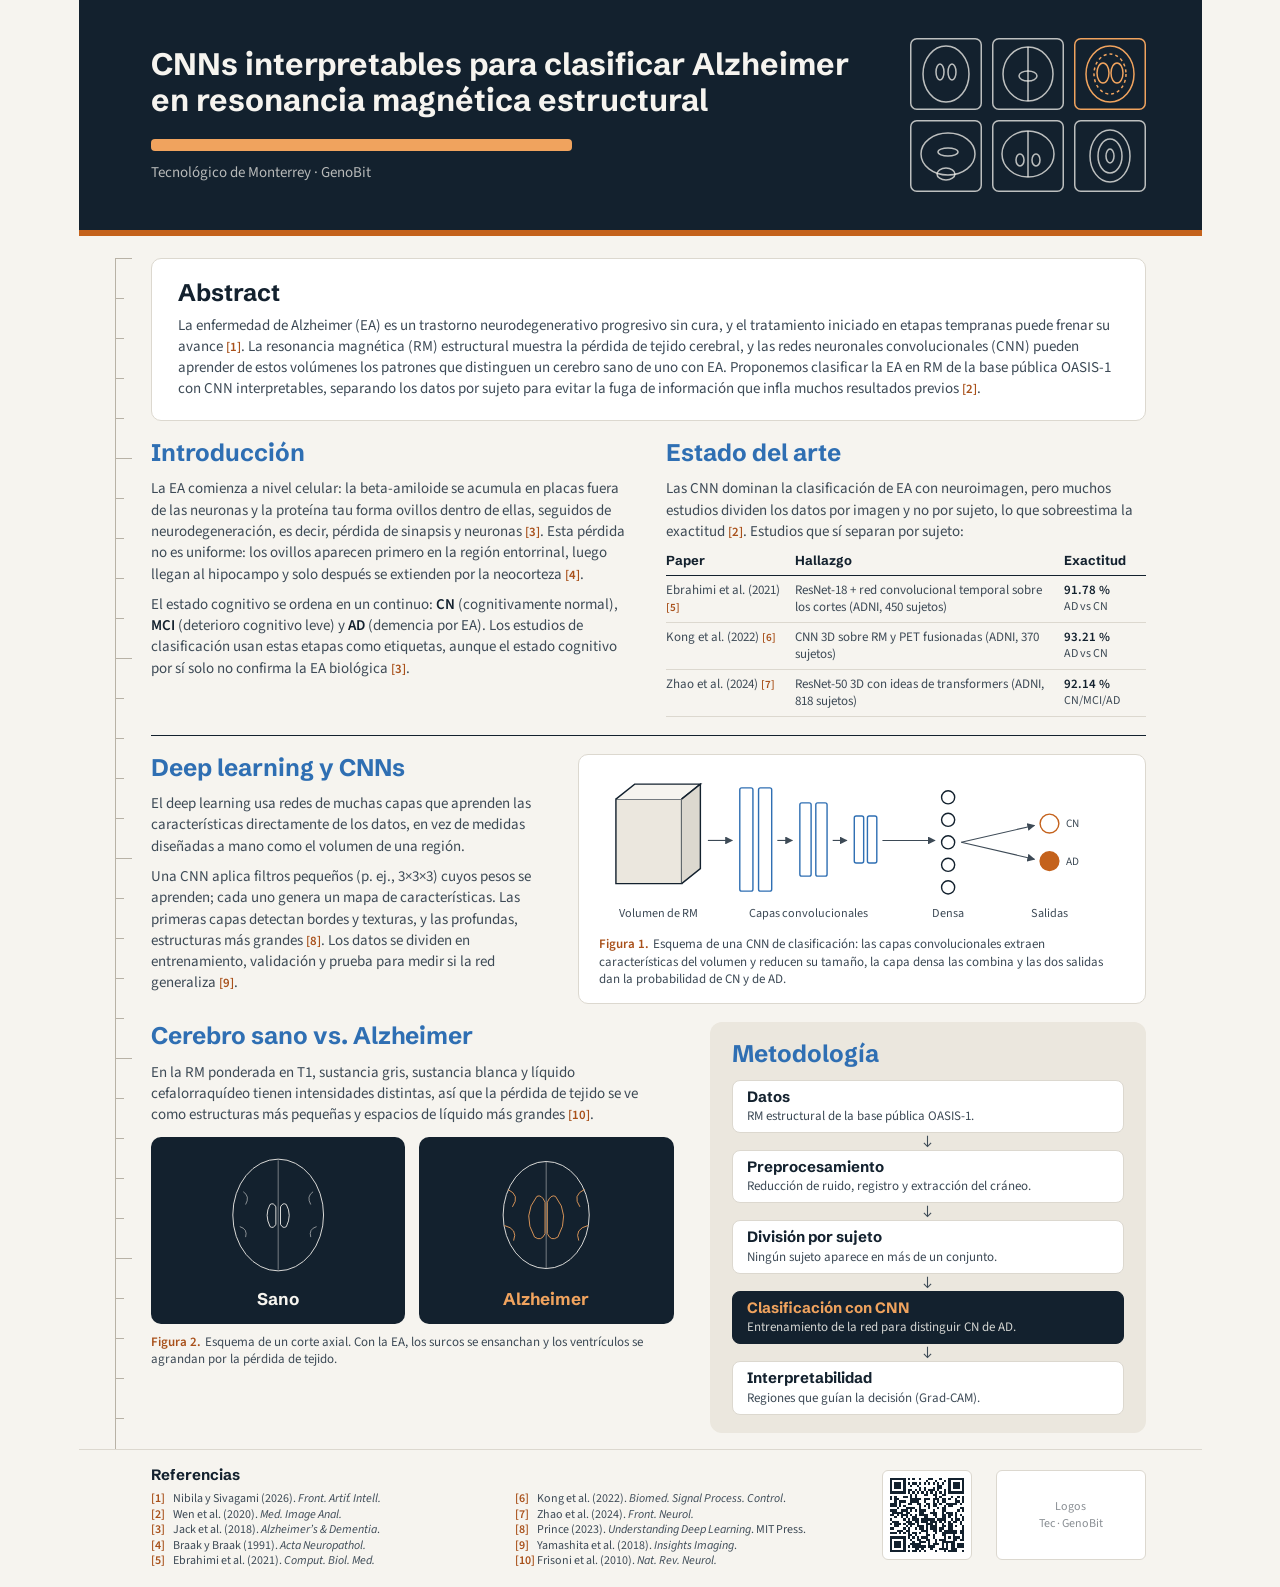
==== docs/poster/poster.html @ a2f95040 "Rename poster (1).html to poster.html" ====
<!DOCTYPE html>
<html lang="es">
<head>
<meta charset="utf-8">
<meta name="viewport" content="width=1123">
<title>Póster de investigación — CNNs interpretables para Alzheimer</title>
<link rel="preconnect" href="https://fonts.googleapis.com">
<link rel="preconnect" href="https://fonts.gstatic.com" crossorigin>
<link href="https://fonts.googleapis.com/css2?family=Schibsted+Grotesk:wght@500;700&family=Source+Sans+3:wght@400;600&display=swap" rel="stylesheet">
<style>
  /* ------------------------------------------------------------------
     Póster A3 vertical: 1123 × 1587 px (proporción A, escala a A0).
     Contenido tomado de docs/manuscript/v1 (rama manuscript).
     Las barras grises (.ph) marcan lo que aún falta (autores).
     ------------------------------------------------------------------ */
  :root {
    --navy: #13212E;
    --paper: #F6F4EF;
    --sand: #EBE7DE;
    --white: #FFFFFF;
    --blue: #2F6FB3;
    --orange: #C4621C;
    --orange-text: #A8501A;
    --peach: #F0A35E;
    --text: #3D4A56;
    --line: #DCD8CF;
    --ph: #CFCAC0;
    --ruler: #B8B2A6;

    --page-w: 1123px;
    --page-h: 1587px;
    --pad-l: 72px;   /* margen izquierdo (regla de coordenadas) */
    --pad-r: 56px;
    --header-h: 236px;
    --footer-h: 138px;
    --gap: 18px;
  }

  @page { size: A3 portrait; margin: 0; }

  * { box-sizing: border-box; margin: 0; padding: 0; }

  html, body {
    background: var(--paper);
    -webkit-print-color-adjust: exact;
    print-color-adjust: exact;
  }

  body {
    font-family: "Source Sans 3", system-ui, sans-serif;
    font-size: 15px;
    line-height: 1.42;
    color: var(--text);
  }

  .page {
    position: relative;
    width: var(--page-w);
    height: var(--page-h);
    overflow: hidden;
    background: var(--paper);
    margin: 0 auto;
    display: flex;
    flex-direction: column;
  }

  h1, h2, h3 { font-family: "Schibsted Grotesk", system-ui, sans-serif; }

  h2 {
    font-size: 24px;
    font-weight: 700;
    line-height: 1.15;
    color: var(--blue);
    margin-bottom: 12px;
  }

  p + p { margin-top: 9px; }
  strong { font-weight: 600; color: var(--navy); }
  .ref { color: var(--orange-text); font-weight: 600; font-size: 0.86em; }

  /* ---------- Placeholders (lo que falta) ---------- */
  .ph {
    display: block;
    height: 9px;
    border-radius: 3px;
    background: var(--ph);
  }

  /* ---------- Encabezado ---------- */
  .header {
    flex: 0 0 var(--header-h);
    background: var(--navy);
    padding: 34px var(--pad-r) 34px var(--pad-l);
    display: flex;
    align-items: center;
    justify-content: space-between;
    gap: 32px;
    border-bottom: 6px solid var(--orange);
    max-height: var(--header-h);
  }
  .header .titles { flex: 1; }
  .header h1 {
    font-size: 31px;
    font-weight: 700;
    line-height: 1.16;
    white-space: nowrap;
    color: var(--paper);
    margin-bottom: 20px;
  }
  .ph-authors {
    display: block; height: 12px; width: 58%;
    border-radius: 4px; background: var(--peach);
    margin-bottom: 11px;
  }
  .affil {
    font-size: 15px;
    color: rgba(246, 244, 239, 0.72);
  }
  .slices {
    display: grid;
    grid-template-columns: repeat(3, 72px);
    grid-template-rows: repeat(2, 72px);
    gap: 10px;
  }
  .slices svg { display: block; width: 72px; height: 72px; }

  /* ---------- Cuerpo ---------- */
  .main {
    flex: 1;
    min-height: 0;
    padding: 22px var(--pad-r) 16px var(--pad-l);
    display: flex;
    flex-direction: column;
    gap: var(--gap);
  }

  /* Regla de coordenadas tipo atlas Talairach */
  .ruler {
    position: absolute;
    left: 36px;
    top: calc(var(--header-h) + 22px);
    bottom: var(--footer-h);
    width: 17px;
    background-image:
      linear-gradient(var(--ruler), var(--ruler)),
      repeating-linear-gradient(to bottom, var(--ruler) 0 1px, transparent 1px 200px),
      repeating-linear-gradient(to bottom, var(--ruler) 0 1px, transparent 1px 40px);
    background-size: 1px 100%, 17px 100%, 9px 100%;
    background-position: 0 0, 0 0, 0 0;
    background-repeat: no-repeat;
  }

  .card {
    background: var(--white);
    border: 1px solid var(--line);
    border-radius: 10px;
    padding: 20px 26px;
  }

  .abstract { flex: 0 0 auto; }
  .abstract h2 { color: var(--navy); margin-bottom: 8px; }

  .row { display: grid; gap: 36px; }
  .row-2 { grid-template-columns: 1fr 1fr; flex: 0 0 auto; }
  .row-dl {
    grid-template-columns: 1fr 1.45fr;
    flex: 0 0 auto;
    border-top: 1px solid var(--navy);
    padding-top: 18px;
  }
  .row-last { grid-template-columns: 1.2fr 1fr; flex: 1; min-height: 0; }

  /* Tabla estado del arte */
  table.data {
    width: 100%;
    border-collapse: collapse;
    margin-top: 10px;
    font-size: 13px;
    line-height: 1.3;
  }
  table.data th {
    font-family: "Schibsted Grotesk", system-ui, sans-serif;
    font-weight: 700;
    font-size: 13px;
    color: var(--navy);
    text-align: left;
    padding: 0 10px 6px 0;
    border-bottom: 1px solid var(--navy);
  }
  table.data td {
    padding: 6px 10px 6px 0;
    border-bottom: 1px solid var(--line);
    vertical-align: top;
  }
  table.data td:last-child { padding-right: 0; }
  table.data td.metric { font-weight: 600; color: var(--navy); }
  table.data td.metric small { display: block; font-weight: 400; color: var(--text); font-size: 12px; }
  table.data col.c1 { width: 27%; }
  table.data col.c2 { width: 56%; }
  table.data col.c3 { width: 17%; }

  /* Figuras */
  .figure {
    background: var(--white);
    border: 1px solid var(--line);
    border-radius: 10px;
    padding: 16px 20px 14px;
  }
  .figure svg { display: block; width: 100%; height: auto; }
  .caption {
    margin-top: 10px;
    font-size: 13px;
    line-height: 1.35;
  }
  .caption .lbl {
    font-weight: 600;
    color: var(--orange-text);
    margin-right: 4px;
  }

  /* Sano vs Alzheimer */
  .compare { display: grid; grid-template-columns: 1fr 1fr; gap: 14px; margin-top: 12px; }
  .panel {
    background: var(--navy);
    border-radius: 10px;
    padding: 14px 14px 12px;
    display: flex;
    flex-direction: column;
    align-items: center;
  }
  .panel svg { width: auto; height: 128px; display: block; }
  .panel .tag {
    font-family: "Schibsted Grotesk", system-ui, sans-serif;
    font-weight: 700;
    font-size: 17px;
    color: var(--paper);
    margin-top: 8px;
  }
  .panel.ad .tag { color: var(--peach); }

  /* Metodología */
  .method {
    background: var(--sand);
    border-radius: 12px;
    padding: 18px 22px;
    display: flex;
    flex-direction: column;
  }
  .pipeline { flex: 1; display: flex; flex-direction: column; justify-content: space-between; }
  .step {
    background: var(--white);
    border: 1px solid var(--line);
    border-radius: 8px;
    padding: 6px 14px 7px;
    font-size: 13px;
    line-height: 1.3;
  }
  .step h3 {
    font-size: 15px;
    font-weight: 700;
    color: var(--navy);
    margin-bottom: 2px;
  }
  .step.key { background: var(--navy); border-color: var(--navy); color: rgba(246, 244, 239, 0.85); }
  .step.key h3 { color: var(--peach); }
  .arrow { display: block; margin: 1px auto; width: 11px; height: 13px; flex: 0 0 auto; }

  /* ---------- Pie ---------- */
  .footer {
    flex: 0 0 var(--footer-h);
    border-top: 1px solid var(--line);
    padding: 14px var(--pad-r) 18px var(--pad-l);
    display: flex;
    align-items: flex-start;
    gap: 24px;
  }
  .refs { flex: 1; min-width: 0; }
  .refs h3 {
    font-size: 15px;
    font-weight: 700;
    color: var(--navy);
    margin-bottom: 6px;
  }
  .refs ol {
    list-style: none;
    font-size: 12px;
    line-height: 1.3;
    columns: 2;
    column-gap: 22px;
  }
  .refs li { break-inside: avoid; padding-left: 22px; text-indent: -22px; }
  .refs li b { font-weight: 600; color: var(--orange-text); display: inline-block; width: 22px; text-indent: 0; }
  .refs i { font-style: italic; }
  .slot {
    border: 1px solid var(--line);
    border-radius: 6px;
    background: var(--white);
    display: flex;
    align-items: center;
    justify-content: center;
    font-size: 12px;
    color: #8A8F94;
    flex: 0 0 auto;
    margin-top: 6px;
  }
  .slot.qr { width: 90px; height: 90px; }
  .slot.logos { width: 150px; height: 90px; text-align: center; }

  @media print {
    html, body { width: var(--page-w); height: var(--page-h); }
    .page { margin: 0; }
  }
</style>
</head>
<body>
<div class="page">

  <!-- 1. Encabezado -->
  <header class="header">
    <div class="titles">
      <h1>CNNs interpretables para clasificar Alzheimer<br>en resonancia magnética estructural</h1>
      <span class="ph-authors" aria-label="Autores (por definir)"></span>
      <p class="affil">Tecnológico de Monterrey · GenoBit</p>
    </div>

    <!-- Cuadrícula 3×2 de cortes esquemáticos -->
    <div class="slices" aria-hidden="true">
      <svg viewBox="0 0 72 72" fill="none" stroke="#F6F4EF" stroke-opacity="0.75" stroke-width="1.5">
        <rect x="0.75" y="0.75" width="70.5" height="70.5" rx="6"/>
        <ellipse cx="36" cy="36" rx="23" ry="28"/>
        <ellipse cx="30" cy="34" rx="4" ry="8"/><ellipse cx="42" cy="34" rx="4" ry="8"/>
      </svg>
      <svg viewBox="0 0 72 72" fill="none" stroke="#F6F4EF" stroke-opacity="0.75" stroke-width="1.5">
        <rect x="0.75" y="0.75" width="70.5" height="70.5" rx="6"/>
        <ellipse cx="36" cy="36" rx="25" ry="27"/>
        <path d="M36 9 V63"/>
        <ellipse cx="36" cy="38" rx="9" ry="5"/>
      </svg>
      <svg viewBox="0 0 72 72" fill="none" stroke="#F0A35E" stroke-width="1.5">
        <rect x="0.75" y="0.75" width="70.5" height="70.5" rx="6"/>
        <ellipse cx="36" cy="36" rx="24" ry="28"/>
        <ellipse cx="29" cy="35" rx="6" ry="10"/><ellipse cx="43" cy="35" rx="6" ry="10"/>
        <ellipse cx="36" cy="36" rx="16" ry="20" stroke-dasharray="3 3"/>
      </svg>
      <svg viewBox="0 0 72 72" fill="none" stroke="#F6F4EF" stroke-opacity="0.75" stroke-width="1.5">
        <rect x="0.75" y="0.75" width="70.5" height="70.5" rx="6"/>
        <ellipse cx="38" cy="34" rx="27" ry="21"/>
        <ellipse cx="36" cy="54" rx="9" ry="6"/>
        <ellipse cx="38" cy="32" rx="10" ry="4"/>
      </svg>
      <svg viewBox="0 0 72 72" fill="none" stroke="#F6F4EF" stroke-opacity="0.75" stroke-width="1.5">
        <rect x="0.75" y="0.75" width="70.5" height="70.5" rx="6"/>
        <ellipse cx="36" cy="34" rx="26" ry="23"/>
        <path d="M36 11 V57"/>
        <ellipse cx="28" cy="40" rx="4" ry="6"/><ellipse cx="44" cy="40" rx="4" ry="6"/>
      </svg>
      <svg viewBox="0 0 72 72" fill="none" stroke="#F6F4EF" stroke-opacity="0.75" stroke-width="1.5">
        <rect x="0.75" y="0.75" width="70.5" height="70.5" rx="6"/>
        <ellipse cx="36" cy="36" rx="20" ry="26"/>
        <ellipse cx="36" cy="36" rx="12" ry="17"/>
        <ellipse cx="36" cy="36" rx="4" ry="7"/>
      </svg>
    </div>
  </header>

  <!-- Regla de coordenadas -->
  <div class="ruler" aria-hidden="true"></div>

  <main class="main">

    <!-- 2. Abstract -->
    <section class="card abstract">
      <h2>Abstract</h2>
      <p>La enfermedad de Alzheimer (EA) es un trastorno neurodegenerativo progresivo sin cura, y el tratamiento iniciado en etapas tempranas puede frenar su avance <span class="ref">[1]</span>. La resonancia magnética (RM) estructural muestra la pérdida de tejido cerebral, y las redes neuronales convolucionales (CNN) pueden aprender de estos volúmenes los patrones que distinguen un cerebro sano de uno con EA. Proponemos clasificar la EA en RM de la base pública <span style="white-space:nowrap">OASIS-1</span> con CNN interpretables, separando los datos por sujeto para evitar la fuga de información que infla muchos resultados previos <span class="ref">[2]</span>.</p>
    </section>

    <!-- 3. Introducción | Estado del arte -->
    <div class="row row-2">
      <section>
        <h2>Introducción</h2>
        <p>La EA comienza a nivel celular: la beta-amiloide se acumula en placas fuera de las neuronas y la proteína tau forma ovillos dentro de ellas, seguidos de neurodegeneración, es decir, pérdida de sinapsis y neuronas <span class="ref">[3]</span>. Esta pérdida no es uniforme: los ovillos aparecen primero en la región entorrinal, luego llegan al hipocampo y solo después se extienden por la neocorteza <span class="ref">[4]</span>.</p>
        <p>El estado cognitivo se ordena en un continuo: <strong>CN</strong> (cognitivamente normal), <strong>MCI</strong> (deterioro cognitivo leve) y <strong>AD</strong> (demencia por EA). Los estudios de clasificación usan estas etapas como etiquetas, aunque el estado cognitivo por sí solo no confirma la EA biológica <span class="ref">[3]</span>.</p>
      </section>

      <section>
        <h2>Estado del arte</h2>
        <p>Las CNN dominan la clasificación de EA con neuroimagen, pero muchos estudios dividen los datos por imagen y no por sujeto, lo que sobreestima la exactitud <span class="ref">[2]</span>. Estudios que sí separan por sujeto:</p>
        <table class="data">
          <colgroup><col class="c1"><col class="c2"><col class="c3"></colgroup>
          <thead>
            <tr><th>Paper</th><th>Hallazgo</th><th>Exactitud</th></tr>
          </thead>
          <tbody>
            <tr>
              <td>Ebrahimi et al. (2021) <span class="ref">[5]</span></td>
              <td>ResNet-18 + red convolucional temporal sobre los cortes (ADNI, 450 sujetos)</td>
              <td class="metric">91.78 %<small>AD vs CN</small></td>
            </tr>
            <tr>
              <td>Kong et al. (2022) <span class="ref">[6]</span></td>
              <td>CNN 3D sobre RM y PET fusionadas (ADNI, 370 sujetos)</td>
              <td class="metric">93.21 %<small>AD vs CN</small></td>
            </tr>
            <tr>
              <td>Zhao et al. (2024) <span class="ref">[7]</span></td>
              <td>ResNet-50 3D con ideas de transformers (ADNI, 818 sujetos)</td>
              <td class="metric">92.14 %<small>CN/MCI/AD</small></td>
            </tr>
          </tbody>
        </table>
      </section>
    </div>

    <!-- 4. Deep learning y CNNs | Diagrama de la CNN -->
    <div class="row row-dl">
      <section>
        <h2>Deep learning y CNNs</h2>
        <p>El deep learning usa redes de muchas capas que aprenden las características directamente de los datos, en vez de medidas diseñadas a mano como el volumen de una región.</p>
        <p>Una CNN aplica filtros pequeños (p. ej., 3×3×3) cuyos pesos se aprenden; cada uno genera un mapa de características. Las primeras capas detectan bordes y texturas, y las profundas, estructuras más grandes <span class="ref">[8]</span>. Los datos se dividen en entrenamiento, validación y prueba para medir si la red generaliza <span class="ref">[9]</span>.</p>
      </section>

      <figure class="figure">
        <svg viewBox="0 22 560 166" fill="none" font-family="Source Sans 3, sans-serif" font-size="13" aria-label="Esquema de la CNN">
          <defs>
            <marker id="ah" viewBox="0 0 10 10" refX="9" refY="5" markerWidth="7" markerHeight="7" orient="auto">
              <path d="M0 0 L10 5 L0 10 Z" fill="#3D4A56"/>
            </marker>
          </defs>

          <!-- Volumen de entrada -->
          <g stroke="#13212E" stroke-width="1.5">
            <path d="M18 52 H88 V142 H18 Z" fill="#EBE7DE"/>
            <path d="M18 52 L38 36 H108 L88 52" fill="#F6F4EF"/>
            <path d="M88 52 L108 36 V126 L88 142" fill="#DCD8CF"/>
          </g>

          <!-- Capas convolucionales -->
          <g stroke="#2F6FB3" stroke-width="1.5" fill="#FFFFFF">
            <rect x="150" y="40" width="14" height="110" rx="2"/>
            <rect x="170" y="40" width="14" height="110" rx="2"/>
            <rect x="214" y="56" width="12" height="78" rx="2"/>
            <rect x="231" y="56" width="12" height="78" rx="2"/>
            <rect x="272" y="70" width="10" height="50" rx="2"/>
            <rect x="286" y="70" width="10" height="50" rx="2"/>
          </g>

          <!-- Capa densa -->
          <g stroke="#13212E" stroke-width="1.5" fill="#FFFFFF">
            <circle cx="372" cy="50" r="7"/><circle cx="372" cy="74" r="7"/>
            <circle cx="372" cy="98" r="7"/><circle cx="372" cy="122" r="7"/>
            <circle cx="372" cy="146" r="7"/>
          </g>

          <!-- 2 salidas -->
          <g stroke="#C4621C" stroke-width="1.5">
            <circle cx="480" cy="78" r="10" fill="#FFFFFF"/>
            <circle cx="480" cy="118" r="10" fill="#C4621C"/>
          </g>
          <g fill="#3D4A56" font-size="12">
            <text x="498" y="82">CN</text>
            <text x="498" y="122">AD</text>
          </g>

          <!-- Conexiones -->
          <g stroke="#3D4A56" stroke-width="1.2" marker-end="url(#ah)">
            <path d="M116 96 H142"/>
            <path d="M190 96 H206"/>
            <path d="M249 96 H264"/>
            <path d="M302 96 H358"/>
            <path d="M386 98 L464 80"/>
            <path d="M386 98 L464 116"/>
          </g>

          <g fill="#3D4A56" text-anchor="middle">
            <text x="63" y="178">Volumen de RM</text>
            <text x="223" y="178">Capas convolucionales</text>
            <text x="372" y="178">Densa</text>
            <text x="480" y="178">Salidas</text>
          </g>
        </svg>
        <figcaption class="caption">
          <span class="lbl">Figura 1.</span>Esquema de una CNN de clasificación: las capas convolucionales extraen características del volumen y reducen su tamaño, la capa densa las combina y las dos salidas dan la probabilidad de CN y de AD.
        </figcaption>
      </figure>
    </div>

    <!-- 5. Cerebro sano vs. Alzheimer | Metodología -->
    <div class="row row-last">
      <section>
        <h2>Cerebro sano vs. Alzheimer</h2>
        <p>En la RM ponderada en T1, sustancia gris, sustancia blanca y líquido cefalorraquídeo tienen intensidades distintas, así que la pérdida de tejido se ve como estructuras más pequeñas y espacios de líquido más grandes <span class="ref">[10]</span>.</p>

        <div class="compare">
          <div class="panel">
            <svg viewBox="0 0 200 220" fill="none" stroke="#F6F4EF" stroke-width="1.5" aria-label="Corte esquemático, cerebro sano">
              <ellipse cx="100" cy="110" rx="78" ry="96"/>
              <path d="M100 16 V204" stroke-opacity="0.5"/>
              <path d="M40 70 q12 8 4 22 M160 70 q-12 8 -4 22 M34 130 q14 4 10 18 M166 130 q-14 4 -10 18" stroke-opacity="0.6"/>
              <path d="M86 92 q-10 18 0 38 q6 4 10 -4 V96 q-4 -8 -10 -4 Z"/>
              <path d="M114 92 q10 18 0 38 q-6 4 -10 -4 V96 q4 -8 10 -4 Z"/>
            </svg>
            <span class="tag">Sano</span>
          </div>
          <div class="panel ad">
            <svg viewBox="0 0 200 220" fill="none" stroke="#F6F4EF" stroke-width="1.5" aria-label="Corte esquemático, Alzheimer">
              <ellipse cx="100" cy="110" rx="74" ry="92"/>
              <path d="M100 18 V202" stroke-opacity="0.5"/>
              <path d="M34 66 q22 10 8 30 M166 66 q-22 10 -8 30 M28 128 q24 6 16 26 M172 128 q-24 6 -16 26" stroke="#F0A35E"/>
              <path d="M84 78 q-26 32 -4 70 q12 8 18 -6 V88 q-6 -14 -14 -10 Z" stroke="#F0A35E"/>
              <path d="M116 78 q26 32 4 70 q-12 8 -18 -6 V88 q6 -14 14 -10 Z" stroke="#F0A35E"/>
            </svg>
            <span class="tag">Alzheimer</span>
          </div>
        </div>
        <p class="caption">
          <span class="lbl">Figura 2.</span>Esquema de un corte axial. Con la EA, los surcos se ensanchan y los ventrículos se agrandan por la pérdida de tejido.
        </p>
      </section>

      <section class="method">
        <h2>Metodología</h2>
        <div class="pipeline">
          <div class="step"><h3>Datos</h3>RM estructural de la base pública OASIS-1.</div>
          <svg class="arrow" viewBox="0 0 14 18" fill="none" stroke="#3D4A56" stroke-width="1.5"><path d="M7 1 V16 M2 11 L7 16 L12 11"/></svg>
          <div class="step"><h3>Preprocesamiento</h3>Reducción de ruido, registro y extracción del cráneo.</div>
          <svg class="arrow" viewBox="0 0 14 18" fill="none" stroke="#3D4A56" stroke-width="1.5"><path d="M7 1 V16 M2 11 L7 16 L12 11"/></svg>
          <div class="step"><h3>División por sujeto</h3>Ningún sujeto aparece en más de un conjunto.</div>
          <svg class="arrow" viewBox="0 0 14 18" fill="none" stroke="#3D4A56" stroke-width="1.5"><path d="M7 1 V16 M2 11 L7 16 L12 11"/></svg>
          <div class="step key"><h3>Clasificación con CNN</h3>Entrenamiento de la red para distinguir CN de AD.</div>
          <svg class="arrow" viewBox="0 0 14 18" fill="none" stroke="#3D4A56" stroke-width="1.5"><path d="M7 1 V16 M2 11 L7 16 L12 11"/></svg>
          <div class="step"><h3>Interpretabilidad</h3>Regiones que guían la decisión (Grad-CAM).</div>
        </div>
      </section>
    </div>

  </main>

  <!-- 6. Pie -->
  <footer class="footer">
    <div class="refs">
      <h3>Referencias</h3>
      <ol>
        <li><b>[1]</b>Nibila y Sivagami (2026). <i>Front. Artif. Intell.</i></li>
        <li><b>[2]</b>Wen et al. (2020). <i>Med. Image Anal.</i></li>
        <li><b>[3]</b>Jack et al. (2018). <i>Alzheimer’s &amp; Dementia</i>.</li>
        <li><b>[4]</b>Braak y Braak (1991). <i>Acta Neuropathol.</i></li>
        <li><b>[5]</b>Ebrahimi et al. (2021). <i>Comput. Biol. Med.</i></li>
        <li><b>[6]</b>Kong et al. (2022). <i>Biomed. Signal Process. Control</i>.</li>
        <li><b>[7]</b>Zhao et al. (2024). <i>Front. Neurol.</i></li>
        <li><b>[8]</b>Prince (2023). <i>Understanding Deep Learning</i>. MIT Press.</li>
        <li><b>[9]</b>Yamashita et al. (2018). <i>Insights Imaging</i>.</li>
        <li><b>[10]</b>Frisoni et al. (2010). <i>Nat. Rev. Neurol.</i></li>
      </ol>
    </div>
    <div class="slot qr"><svg viewBox="0 0 33 33" width="74" height="74" shape-rendering="crispEdges" aria-label="QR del repositorio"><path fill="#13212E" d="M0 0h1v1h-1zM1 0h1v1h-1zM2 0h1v1h-1zM3 0h1v1h-1zM4 0h1v1h-1zM5 0h1v1h-1zM6 0h1v1h-1zM8 0h1v1h-1zM10 0h1v1h-1zM13 0h1v1h-1zM17 0h1v1h-1zM18 0h1v1h-1zM22 0h1v1h-1zM26 0h1v1h-1zM27 0h1v1h-1zM28 0h1v1h-1zM29 0h1v1h-1zM30 0h1v1h-1zM31 0h1v1h-1zM32 0h1v1h-1zM0 1h1v1h-1zM6 1h1v1h-1zM16 1h1v1h-1zM20 1h1v1h-1zM24 1h1v1h-1zM26 1h1v1h-1zM32 1h1v1h-1zM0 2h1v1h-1zM2 2h1v1h-1zM3 2h1v1h-1zM4 2h1v1h-1zM6 2h1v1h-1zM8 2h1v1h-1zM10 2h1v1h-1zM11 2h1v1h-1zM13 2h1v1h-1zM15 2h1v1h-1zM17 2h1v1h-1zM19 2h1v1h-1zM21 2h1v1h-1zM23 2h1v1h-1zM26 2h1v1h-1zM28 2h1v1h-1zM29 2h1v1h-1zM30 2h1v1h-1zM32 2h1v1h-1zM0 3h1v1h-1zM2 3h1v1h-1zM3 3h1v1h-1zM4 3h1v1h-1zM6 3h1v1h-1zM9 3h1v1h-1zM12 3h1v1h-1zM21 3h1v1h-1zM22 3h1v1h-1zM26 3h1v1h-1zM28 3h1v1h-1zM29 3h1v1h-1zM30 3h1v1h-1zM32 3h1v1h-1zM0 4h1v1h-1zM2 4h1v1h-1zM3 4h1v1h-1zM4 4h1v1h-1zM6 4h1v1h-1zM13 4h1v1h-1zM15 4h1v1h-1zM19 4h1v1h-1zM21 4h1v1h-1zM22 4h1v1h-1zM26 4h1v1h-1zM28 4h1v1h-1zM29 4h1v1h-1zM30 4h1v1h-1zM32 4h1v1h-1zM0 5h1v1h-1zM6 5h1v1h-1zM8 5h1v1h-1zM9 5h1v1h-1zM11 5h1v1h-1zM13 5h1v1h-1zM15 5h1v1h-1zM17 5h1v1h-1zM18 5h1v1h-1zM19 5h1v1h-1zM21 5h1v1h-1zM24 5h1v1h-1zM26 5h1v1h-1zM32 5h1v1h-1zM0 6h1v1h-1zM1 6h1v1h-1zM2 6h1v1h-1zM3 6h1v1h-1zM4 6h1v1h-1zM5 6h1v1h-1zM6 6h1v1h-1zM8 6h1v1h-1zM10 6h1v1h-1zM12 6h1v1h-1zM14 6h1v1h-1zM16 6h1v1h-1zM18 6h1v1h-1zM20 6h1v1h-1zM22 6h1v1h-1zM24 6h1v1h-1zM26 6h1v1h-1zM27 6h1v1h-1zM28 6h1v1h-1zM29 6h1v1h-1zM30 6h1v1h-1zM31 6h1v1h-1zM32 6h1v1h-1zM9 7h1v1h-1zM11 7h1v1h-1zM15 7h1v1h-1zM16 7h1v1h-1zM19 7h1v1h-1zM20 7h1v1h-1zM23 7h1v1h-1zM24 7h1v1h-1zM0 8h1v1h-1zM2 8h1v1h-1zM6 8h1v1h-1zM7 8h1v1h-1zM9 8h1v1h-1zM11 8h1v1h-1zM20 8h1v1h-1zM22 8h1v1h-1zM27 8h1v1h-1zM30 8h1v1h-1zM32 8h1v1h-1zM0 9h1v1h-1zM2 9h1v1h-1zM3 9h1v1h-1zM9 9h1v1h-1zM10 9h1v1h-1zM11 9h1v1h-1zM12 9h1v1h-1zM13 9h1v1h-1zM15 9h1v1h-1zM16 9h1v1h-1zM17 9h1v1h-1zM19 9h1v1h-1zM20 9h1v1h-1zM21 9h1v1h-1zM23 9h1v1h-1zM24 9h1v1h-1zM26 9h1v1h-1zM29 9h1v1h-1zM32 9h1v1h-1zM2 10h1v1h-1zM4 10h1v1h-1zM5 10h1v1h-1zM6 10h1v1h-1zM9 10h1v1h-1zM10 10h1v1h-1zM11 10h1v1h-1zM12 10h1v1h-1zM15 10h1v1h-1zM19 10h1v1h-1zM21 10h1v1h-1zM23 10h1v1h-1zM24 10h1v1h-1zM29 10h1v1h-1zM30 10h1v1h-1zM32 10h1v1h-1zM0 11h1v1h-1zM1 11h1v1h-1zM2 11h1v1h-1zM4 11h1v1h-1zM8 11h1v1h-1zM9 11h1v1h-1zM12 11h1v1h-1zM13 11h1v1h-1zM16 11h1v1h-1zM17 11h1v1h-1zM19 11h1v1h-1zM20 11h1v1h-1zM22 11h1v1h-1zM25 11h1v1h-1zM26 11h1v1h-1zM27 11h1v1h-1zM28 11h1v1h-1zM29 11h1v1h-1zM31 11h1v1h-1zM0 12h1v1h-1zM1 12h1v1h-1zM2 12h1v1h-1zM4 12h1v1h-1zM6 12h1v1h-1zM13 12h1v1h-1zM15 12h1v1h-1zM17 12h1v1h-1zM19 12h1v1h-1zM20 12h1v1h-1zM24 12h1v1h-1zM26 12h1v1h-1zM27 12h1v1h-1zM3 13h1v1h-1zM7 13h1v1h-1zM8 13h1v1h-1zM9 13h1v1h-1zM10 13h1v1h-1zM13 13h1v1h-1zM17 13h1v1h-1zM21 13h1v1h-1zM23 13h1v1h-1zM24 13h1v1h-1zM31 13h1v1h-1zM32 13h1v1h-1zM0 14h1v1h-1zM1 14h1v1h-1zM2 14h1v1h-1zM5 14h1v1h-1zM6 14h1v1h-1zM7 14h1v1h-1zM9 14h1v1h-1zM11 14h1v1h-1zM13 14h1v1h-1zM14 14h1v1h-1zM15 14h1v1h-1zM19 14h1v1h-1zM23 14h1v1h-1zM24 14h1v1h-1zM30 14h1v1h-1zM32 14h1v1h-1zM1 15h1v1h-1zM2 15h1v1h-1zM3 15h1v1h-1zM4 15h1v1h-1zM5 15h1v1h-1zM7 15h1v1h-1zM8 15h1v1h-1zM13 15h1v1h-1zM14 15h1v1h-1zM18 15h1v1h-1zM19 15h1v1h-1zM20 15h1v1h-1zM23 15h1v1h-1zM25 15h1v1h-1zM26 15h1v1h-1zM27 15h1v1h-1zM29 15h1v1h-1zM0 16h1v1h-1zM1 16h1v1h-1zM3 16h1v1h-1zM5 16h1v1h-1zM6 16h1v1h-1zM7 16h1v1h-1zM9 16h1v1h-1zM11 16h1v1h-1zM13 16h1v1h-1zM14 16h1v1h-1zM15 16h1v1h-1zM16 16h1v1h-1zM19 16h1v1h-1zM20 16h1v1h-1zM23 16h1v1h-1zM24 16h1v1h-1zM26 16h1v1h-1zM27 16h1v1h-1zM29 16h1v1h-1zM31 16h1v1h-1zM2 17h1v1h-1zM5 17h1v1h-1zM7 17h1v1h-1zM10 17h1v1h-1zM11 17h1v1h-1zM15 17h1v1h-1zM16 17h1v1h-1zM20 17h1v1h-1zM23 17h1v1h-1zM24 17h1v1h-1zM26 17h1v1h-1zM29 17h1v1h-1zM32 17h1v1h-1zM0 18h1v1h-1zM6 18h1v1h-1zM8 18h1v1h-1zM10 18h1v1h-1zM11 18h1v1h-1zM12 18h1v1h-1zM14 18h1v1h-1zM15 18h1v1h-1zM16 18h1v1h-1zM17 18h1v1h-1zM18 18h1v1h-1zM19 18h1v1h-1zM21 18h1v1h-1zM22 18h1v1h-1zM23 18h1v1h-1zM24 18h1v1h-1zM27 18h1v1h-1zM29 18h1v1h-1zM30 18h1v1h-1zM32 18h1v1h-1zM1 19h1v1h-1zM2 19h1v1h-1zM3 19h1v1h-1zM7 19h1v1h-1zM8 19h1v1h-1zM9 19h1v1h-1zM11 19h1v1h-1zM12 19h1v1h-1zM14 19h1v1h-1zM15 19h1v1h-1zM16 19h1v1h-1zM18 19h1v1h-1zM19 19h1v1h-1zM20 19h1v1h-1zM22 19h1v1h-1zM24 19h1v1h-1zM26 19h1v1h-1zM28 19h1v1h-1zM29 19h1v1h-1zM31 19h1v1h-1zM0 20h1v1h-1zM2 20h1v1h-1zM3 20h1v1h-1zM4 20h1v1h-1zM6 20h1v1h-1zM8 20h1v1h-1zM9 20h1v1h-1zM10 20h1v1h-1zM12 20h1v1h-1zM16 20h1v1h-1zM17 20h1v1h-1zM18 20h1v1h-1zM20 20h1v1h-1zM23 20h1v1h-1zM26 20h1v1h-1zM27 20h1v1h-1zM31 20h1v1h-1zM2 21h1v1h-1zM3 21h1v1h-1zM7 21h1v1h-1zM9 21h1v1h-1zM12 21h1v1h-1zM13 21h1v1h-1zM14 21h1v1h-1zM16 21h1v1h-1zM18 21h1v1h-1zM19 21h1v1h-1zM20 21h1v1h-1zM23 21h1v1h-1zM24 21h1v1h-1zM26 21h1v1h-1zM27 21h1v1h-1zM29 21h1v1h-1zM32 21h1v1h-1zM0 22h1v1h-1zM1 22h1v1h-1zM6 22h1v1h-1zM8 22h1v1h-1zM11 22h1v1h-1zM13 22h1v1h-1zM14 22h1v1h-1zM16 22h1v1h-1zM18 22h1v1h-1zM19 22h1v1h-1zM20 22h1v1h-1zM22 22h1v1h-1zM23 22h1v1h-1zM26 22h1v1h-1zM27 22h1v1h-1zM32 22h1v1h-1zM3 23h1v1h-1zM4 23h1v1h-1zM5 23h1v1h-1zM7 23h1v1h-1zM8 23h1v1h-1zM14 23h1v1h-1zM15 23h1v1h-1zM16 23h1v1h-1zM19 23h1v1h-1zM20 23h1v1h-1zM22 23h1v1h-1zM24 23h1v1h-1zM25 23h1v1h-1zM26 23h1v1h-1zM27 23h1v1h-1zM28 23h1v1h-1zM29 23h1v1h-1zM31 23h1v1h-1zM32 23h1v1h-1zM0 24h1v1h-1zM1 24h1v1h-1zM2 24h1v1h-1zM4 24h1v1h-1zM6 24h1v1h-1zM8 24h1v1h-1zM10 24h1v1h-1zM11 24h1v1h-1zM13 24h1v1h-1zM16 24h1v1h-1zM20 24h1v1h-1zM23 24h1v1h-1zM24 24h1v1h-1zM25 24h1v1h-1zM26 24h1v1h-1zM27 24h1v1h-1zM28 24h1v1h-1zM29 24h1v1h-1zM31 24h1v1h-1zM32 24h1v1h-1zM8 25h1v1h-1zM9 25h1v1h-1zM11 25h1v1h-1zM16 25h1v1h-1zM17 25h1v1h-1zM19 25h1v1h-1zM23 25h1v1h-1zM24 25h1v1h-1zM28 25h1v1h-1zM32 25h1v1h-1zM0 26h1v1h-1zM1 26h1v1h-1zM2 26h1v1h-1zM3 26h1v1h-1zM4 26h1v1h-1zM5 26h1v1h-1zM6 26h1v1h-1zM8 26h1v1h-1zM10 26h1v1h-1zM12 26h1v1h-1zM14 26h1v1h-1zM15 26h1v1h-1zM16 26h1v1h-1zM19 26h1v1h-1zM24 26h1v1h-1zM26 26h1v1h-1zM28 26h1v1h-1zM29 26h1v1h-1zM30 26h1v1h-1zM32 26h1v1h-1zM0 27h1v1h-1zM6 27h1v1h-1zM9 27h1v1h-1zM12 27h1v1h-1zM13 27h1v1h-1zM16 27h1v1h-1zM17 27h1v1h-1zM20 27h1v1h-1zM22 27h1v1h-1zM23 27h1v1h-1zM24 27h1v1h-1zM28 27h1v1h-1zM29 27h1v1h-1zM31 27h1v1h-1zM32 27h1v1h-1zM0 28h1v1h-1zM2 28h1v1h-1zM3 28h1v1h-1zM4 28h1v1h-1zM6 28h1v1h-1zM10 28h1v1h-1zM13 28h1v1h-1zM14 28h1v1h-1zM15 28h1v1h-1zM17 28h1v1h-1zM20 28h1v1h-1zM23 28h1v1h-1zM24 28h1v1h-1zM25 28h1v1h-1zM26 28h1v1h-1zM27 28h1v1h-1zM28 28h1v1h-1zM0 29h1v1h-1zM2 29h1v1h-1zM3 29h1v1h-1zM4 29h1v1h-1zM6 29h1v1h-1zM9 29h1v1h-1zM10 29h1v1h-1zM11 29h1v1h-1zM12 29h1v1h-1zM13 29h1v1h-1zM17 29h1v1h-1zM19 29h1v1h-1zM20 29h1v1h-1zM21 29h1v1h-1zM23 29h1v1h-1zM25 29h1v1h-1zM27 29h1v1h-1zM28 29h1v1h-1zM30 29h1v1h-1zM31 29h1v1h-1zM32 29h1v1h-1zM0 30h1v1h-1zM2 30h1v1h-1zM3 30h1v1h-1zM4 30h1v1h-1zM6 30h1v1h-1zM8 30h1v1h-1zM10 30h1v1h-1zM11 30h1v1h-1zM12 30h1v1h-1zM13 30h1v1h-1zM14 30h1v1h-1zM15 30h1v1h-1zM17 30h1v1h-1zM18 30h1v1h-1zM19 30h1v1h-1zM23 30h1v1h-1zM25 30h1v1h-1zM27 30h1v1h-1zM28 30h1v1h-1zM30 30h1v1h-1zM31 30h1v1h-1zM32 30h1v1h-1zM0 31h1v1h-1zM6 31h1v1h-1zM11 31h1v1h-1zM12 31h1v1h-1zM14 31h1v1h-1zM18 31h1v1h-1zM22 31h1v1h-1zM23 31h1v1h-1zM24 31h1v1h-1zM25 31h1v1h-1zM27 31h1v1h-1zM28 31h1v1h-1zM29 31h1v1h-1zM0 32h1v1h-1zM1 32h1v1h-1zM2 32h1v1h-1zM3 32h1v1h-1zM4 32h1v1h-1zM5 32h1v1h-1zM6 32h1v1h-1zM8 32h1v1h-1zM10 32h1v1h-1zM11 32h1v1h-1zM13 32h1v1h-1zM15 32h1v1h-1zM20 32h1v1h-1zM24 32h1v1h-1zM26 32h1v1h-1zM27 32h1v1h-1zM28 32h1v1h-1zM29 32h1v1h-1zM32 32h1v1h-1z"/></svg></div>
    <div class="slot logos">Logos<br>Tec · GenoBit</div>
  </footer>

</div>
</body>
</html>
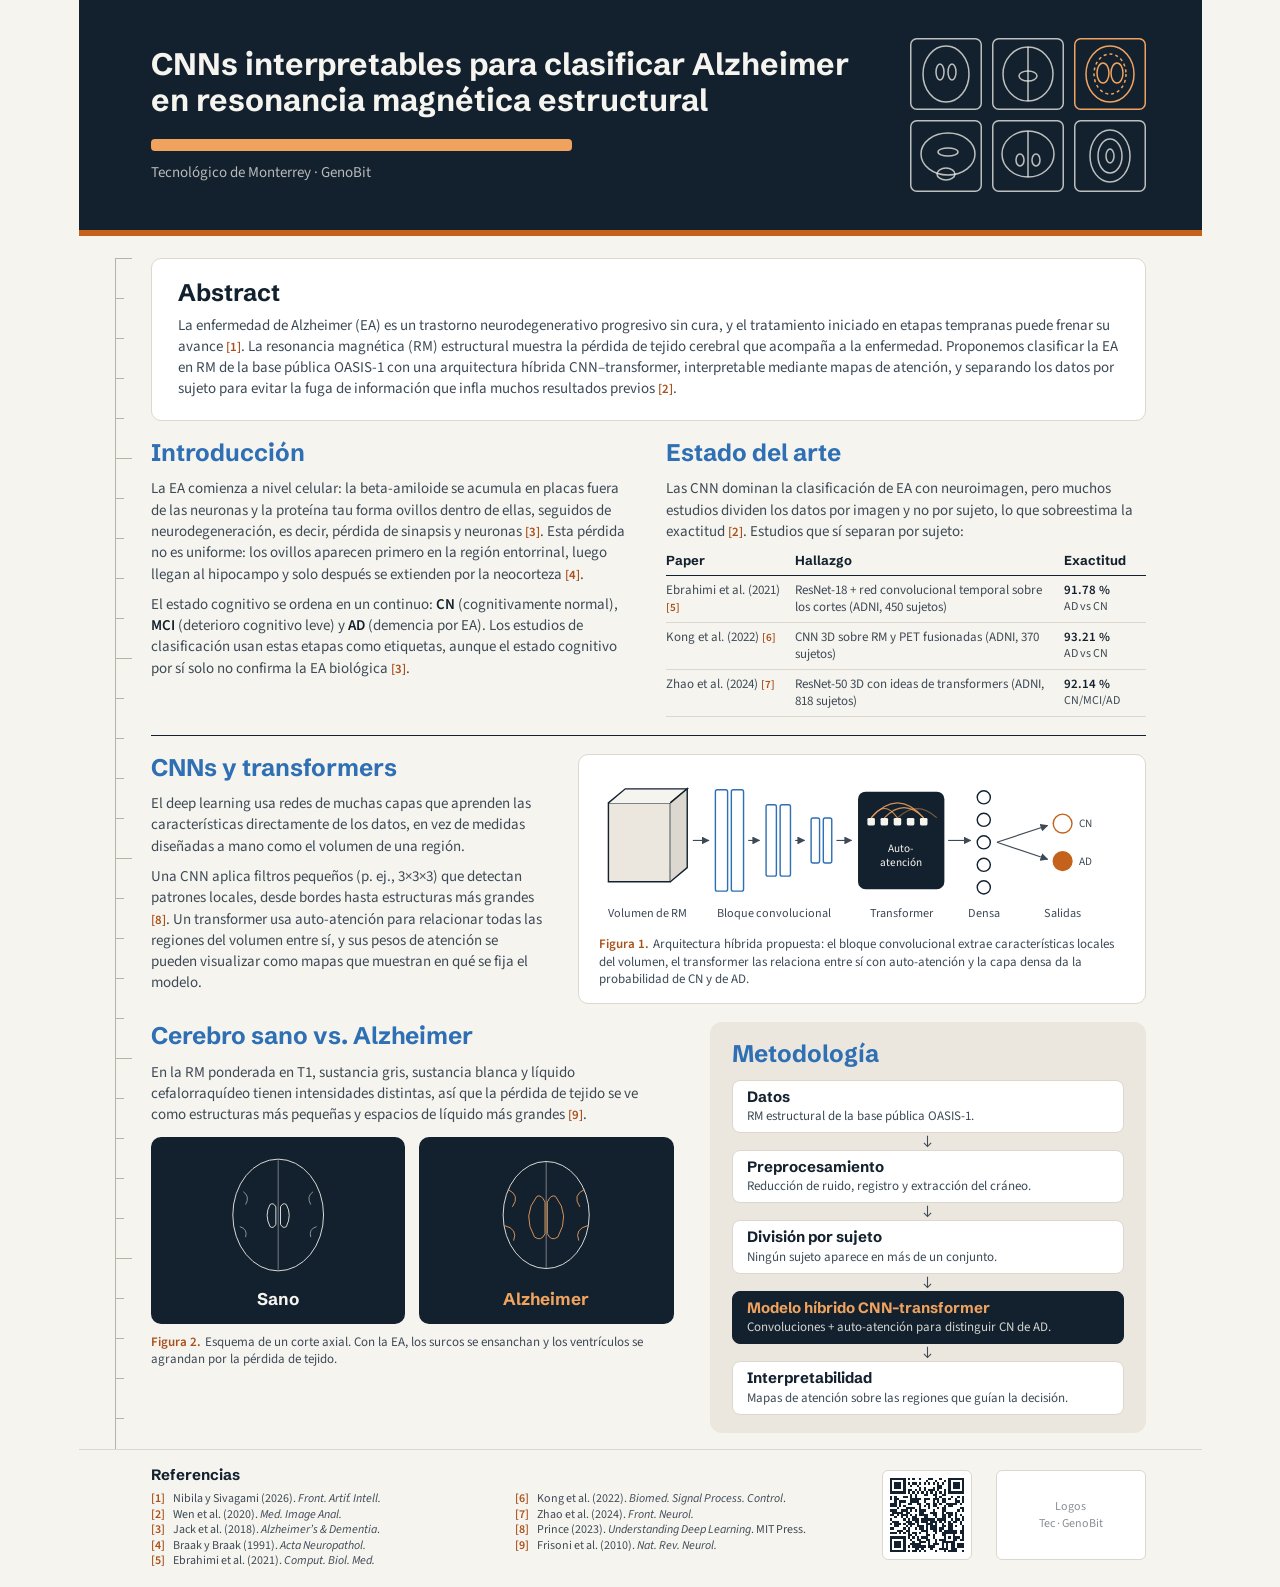
==== commit 95b2905c: "Revise abstract and update CNN architecture description" ====
--- a/docs/poster/poster.html
+++ b/docs/poster/poster.html
@@ -371,7 +371,7 @@
     <!-- 2. Abstract -->
     <section class="card abstract">
       <h2>Abstract</h2>
-      <p>La enfermedad de Alzheimer (EA) es un trastorno neurodegenerativo progresivo sin cura, y el tratamiento iniciado en etapas tempranas puede frenar su avance <span class="ref">[1]</span>. La resonancia magnética (RM) estructural muestra la pérdida de tejido cerebral, y las redes neuronales convolucionales (CNN) pueden aprender de estos volúmenes los patrones que distinguen un cerebro sano de uno con EA. Proponemos clasificar la EA en RM de la base pública <span style="white-space:nowrap">OASIS-1</span> con CNN interpretables, separando los datos por sujeto para evitar la fuga de información que infla muchos resultados previos <span class="ref">[2]</span>.</p>
+      <p>La enfermedad de Alzheimer (EA) es un trastorno neurodegenerativo progresivo sin cura, y el tratamiento iniciado en etapas tempranas puede frenar su avance <span class="ref">[1]</span>. La resonancia magnética (RM) estructural muestra la pérdida de tejido cerebral que acompaña a la enfermedad. Proponemos clasificar la EA en RM de la base pública <span style="white-space:nowrap">OASIS-1</span> con una arquitectura híbrida CNN–transformer, interpretable mediante mapas de atención, y separando los datos por sujeto para evitar la fuga de información que infla muchos resultados previos <span class="ref">[2]</span>.</p>
     </section>
 
     <!-- 3. Introducción | Estado del arte -->
@@ -414,13 +414,13 @@
     <!-- 4. Deep learning y CNNs | Diagrama de la CNN -->
     <div class="row row-dl">
       <section>
-        <h2>Deep learning y CNNs</h2>
+        <h2>CNNs y transformers</h2>
         <p>El deep learning usa redes de muchas capas que aprenden las características directamente de los datos, en vez de medidas diseñadas a mano como el volumen de una región.</p>
-        <p>Una CNN aplica filtros pequeños (p. ej., 3×3×3) cuyos pesos se aprenden; cada uno genera un mapa de características. Las primeras capas detectan bordes y texturas, y las profundas, estructuras más grandes <span class="ref">[8]</span>. Los datos se dividen en entrenamiento, validación y prueba para medir si la red generaliza <span class="ref">[9]</span>.</p>
+        <p>Una CNN aplica filtros pequeños (p. ej., 3×3×3) que detectan patrones locales, desde bordes hasta estructuras más grandes <span class="ref">[8]</span>. Un transformer usa auto-atención para relacionar todas las regiones del volumen entre sí, y sus pesos de atención se pueden visualizar como mapas que muestran en qué se fija el modelo.</p>
       </section>
 
       <figure class="figure">
-        <svg viewBox="0 22 560 166" fill="none" font-family="Source Sans 3, sans-serif" font-size="13" aria-label="Esquema de la CNN">
+        <svg viewBox="0 22 560 166" fill="none" font-family="Source Sans 3, sans-serif" font-size="13" aria-label="Esquema de la arquitectura híbrida CNN–transformer">
           <defs>
             <marker id="ah" viewBox="0 0 10 10" refX="9" refY="5" markerWidth="7" markerHeight="7" orient="auto">
               <path d="M0 0 L10 5 L0 10 Z" fill="#3D4A56"/>
@@ -429,57 +429,79 @@
 
           <!-- Volumen de entrada -->
           <g stroke="#13212E" stroke-width="1.5">
-            <path d="M18 52 H88 V142 H18 Z" fill="#EBE7DE"/>
-            <path d="M18 52 L38 36 H108 L88 52" fill="#F6F4EF"/>
-            <path d="M88 52 L108 36 V126 L88 142" fill="#DCD8CF"/>
+            <path d="M10 56 H76 V140 H10 Z" fill="#EBE7DE"/>
+            <path d="M10 56 L28 41 H94 L76 56" fill="#F6F4EF"/>
+            <path d="M76 56 L94 41 V125 L76 140" fill="#DCD8CF"/>
           </g>
 
           <!-- Capas convolucionales -->
           <g stroke="#2F6FB3" stroke-width="1.5" fill="#FFFFFF">
-            <rect x="150" y="40" width="14" height="110" rx="2"/>
-            <rect x="170" y="40" width="14" height="110" rx="2"/>
-            <rect x="214" y="56" width="12" height="78" rx="2"/>
-            <rect x="231" y="56" width="12" height="78" rx="2"/>
-            <rect x="272" y="70" width="10" height="50" rx="2"/>
-            <rect x="286" y="70" width="10" height="50" rx="2"/>
+            <rect x="124" y="42" width="13" height="108" rx="2"/>
+            <rect x="141" y="42" width="13" height="108" rx="2"/>
+            <rect x="178" y="58" width="11" height="76" rx="2"/>
+            <rect x="193" y="58" width="11" height="76" rx="2"/>
+            <rect x="226" y="72" width="9" height="48" rx="2"/>
+            <rect x="239" y="72" width="9" height="48" rx="2"/>
+          </g>
+
+          <!-- Transformer (auto-atención) -->
+          <rect x="276" y="44" width="92" height="104" rx="8" fill="#13212E"/>
+          <g stroke="#F0A35E" stroke-width="1.2" stroke-opacity="0.85">
+            <path d="M290 72 Q304 52 318 72"/>
+            <path d="M290 72 Q318 40 346 72"/>
+            <path d="M304 72 Q325 50 346 72"/>
+            <path d="M318 72 Q339 52 360 72" stroke-opacity="0.45"/>
+          </g>
+          <g fill="#F6F4EF">
+            <rect x="286" y="72" width="8" height="8" rx="1.5"/>
+            <rect x="300" y="72" width="8" height="8" rx="1.5"/>
+            <rect x="314" y="72" width="8" height="8" rx="1.5"/>
+            <rect x="328" y="72" width="8" height="8" rx="1.5"/>
+            <rect x="342" y="72" width="8" height="8" rx="1.5"/>
+          </g>
+          <g fill="#F6F4EF" font-size="12" text-anchor="middle">
+            <text x="322" y="108">Auto-</text>
+            <text x="322" y="123">atención</text>
           </g>
 
           <!-- Capa densa -->
           <g stroke="#13212E" stroke-width="1.5" fill="#FFFFFF">
-            <circle cx="372" cy="50" r="7"/><circle cx="372" cy="74" r="7"/>
-            <circle cx="372" cy="98" r="7"/><circle cx="372" cy="122" r="7"/>
-            <circle cx="372" cy="146" r="7"/>
+            <circle cx="410" cy="50" r="7"/><circle cx="410" cy="74" r="7"/>
+            <circle cx="410" cy="98" r="7"/><circle cx="410" cy="122" r="7"/>
+            <circle cx="410" cy="146" r="7"/>
           </g>
 
           <!-- 2 salidas -->
           <g stroke="#C4621C" stroke-width="1.5">
-            <circle cx="480" cy="78" r="10" fill="#FFFFFF"/>
-            <circle cx="480" cy="118" r="10" fill="#C4621C"/>
+            <circle cx="494" cy="78" r="10" fill="#FFFFFF"/>
+            <circle cx="494" cy="118" r="10" fill="#C4621C"/>
           </g>
           <g fill="#3D4A56" font-size="12">
-            <text x="498" y="82">CN</text>
-            <text x="498" y="122">AD</text>
+            <text x="511" y="82">CN</text>
+            <text x="511" y="122">AD</text>
           </g>
 
           <!-- Conexiones -->
           <g stroke="#3D4A56" stroke-width="1.2" marker-end="url(#ah)">
-            <path d="M116 96 H142"/>
-            <path d="M190 96 H206"/>
-            <path d="M249 96 H264"/>
-            <path d="M302 96 H358"/>
-            <path d="M386 98 L464 80"/>
-            <path d="M386 98 L464 116"/>
+            <path d="M100 96 H117"/>
+            <path d="M159 96 H171"/>
+            <path d="M209 96 H219"/>
+            <path d="M253 96 H269"/>
+            <path d="M372 96 H396"/>
+            <path d="M424 98 L478 80"/>
+            <path d="M424 98 L478 116"/>
           </g>
 
           <g fill="#3D4A56" text-anchor="middle">
-            <text x="63" y="178">Volumen de RM</text>
-            <text x="223" y="178">Capas convolucionales</text>
-            <text x="372" y="178">Densa</text>
-            <text x="480" y="178">Salidas</text>
+            <text x="52" y="178">Volumen de RM</text>
+            <text x="186" y="178">Bloque convolucional</text>
+            <text x="322" y="178">Transformer</text>
+            <text x="410" y="178">Densa</text>
+            <text x="494" y="178">Salidas</text>
           </g>
         </svg>
         <figcaption class="caption">
-          <span class="lbl">Figura 1.</span>Esquema de una CNN de clasificación: las capas convolucionales extraen características del volumen y reducen su tamaño, la capa densa las combina y las dos salidas dan la probabilidad de CN y de AD.
+          <span class="lbl">Figura 1.</span>Arquitectura híbrida propuesta: el bloque convolucional extrae características locales del volumen, el transformer las relaciona entre sí con auto-atención y la capa densa da la probabilidad de CN y de AD.
         </figcaption>
       </figure>
     </div>
@@ -488,7 +510,7 @@
     <div class="row row-last">
       <section>
         <h2>Cerebro sano vs. Alzheimer</h2>
-        <p>En la RM ponderada en T1, sustancia gris, sustancia blanca y líquido cefalorraquídeo tienen intensidades distintas, así que la pérdida de tejido se ve como estructuras más pequeñas y espacios de líquido más grandes <span class="ref">[10]</span>.</p>
+        <p>En la RM ponderada en T1, sustancia gris, sustancia blanca y líquido cefalorraquídeo tienen intensidades distintas, así que la pérdida de tejido se ve como estructuras más pequeñas y espacios de líquido más grandes <span class="ref">[9]</span>.</p>
 
         <div class="compare">
           <div class="panel">
@@ -526,9 +548,9 @@
           <svg class="arrow" viewBox="0 0 14 18" fill="none" stroke="#3D4A56" stroke-width="1.5"><path d="M7 1 V16 M2 11 L7 16 L12 11"/></svg>
           <div class="step"><h3>División por sujeto</h3>Ningún sujeto aparece en más de un conjunto.</div>
           <svg class="arrow" viewBox="0 0 14 18" fill="none" stroke="#3D4A56" stroke-width="1.5"><path d="M7 1 V16 M2 11 L7 16 L12 11"/></svg>
-          <div class="step key"><h3>Clasificación con CNN</h3>Entrenamiento de la red para distinguir CN de AD.</div>
+          <div class="step key"><h3>Modelo híbrido CNN–transformer</h3>Convoluciones + auto-atención para distinguir CN de AD.</div>
           <svg class="arrow" viewBox="0 0 14 18" fill="none" stroke="#3D4A56" stroke-width="1.5"><path d="M7 1 V16 M2 11 L7 16 L12 11"/></svg>
-          <div class="step"><h3>Interpretabilidad</h3>Regiones que guían la decisión (Grad-CAM).</div>
+          <div class="step"><h3>Interpretabilidad</h3>Mapas de atención sobre las regiones que guían la decisión.</div>
         </div>
       </section>
     </div>
@@ -548,8 +570,7 @@
         <li><b>[6]</b>Kong et al. (2022). <i>Biomed. Signal Process. Control</i>.</li>
         <li><b>[7]</b>Zhao et al. (2024). <i>Front. Neurol.</i></li>
         <li><b>[8]</b>Prince (2023). <i>Understanding Deep Learning</i>. MIT Press.</li>
-        <li><b>[9]</b>Yamashita et al. (2018). <i>Insights Imaging</i>.</li>
-        <li><b>[10]</b>Frisoni et al. (2010). <i>Nat. Rev. Neurol.</i></li>
+        <li><b>[9]</b>Frisoni et al. (2010). <i>Nat. Rev. Neurol.</i></li>
       </ol>
     </div>
     <div class="slot qr"><svg viewBox="0 0 33 33" width="74" height="74" shape-rendering="crispEdges" aria-label="QR del repositorio"><path fill="#13212E" d="M0 0h1v1h-1zM1 0h1v1h-1zM2 0h1v1h-1zM3 0h1v1h-1zM4 0h1v1h-1zM5 0h1v1h-1zM6 0h1v1h-1zM8 0h1v1h-1zM10 0h1v1h-1zM13 0h1v1h-1zM17 0h1v1h-1zM18 0h1v1h-1zM22 0h1v1h-1zM26 0h1v1h-1zM27 0h1v1h-1zM28 0h1v1h-1zM29 0h1v1h-1zM30 0h1v1h-1zM31 0h1v1h-1zM32 0h1v1h-1zM0 1h1v1h-1zM6 1h1v1h-1zM16 1h1v1h-1zM20 1h1v1h-1zM24 1h1v1h-1zM26 1h1v1h-1zM32 1h1v1h-1zM0 2h1v1h-1zM2 2h1v1h-1zM3 2h1v1h-1zM4 2h1v1h-1zM6 2h1v1h-1zM8 2h1v1h-1zM10 2h1v1h-1zM11 2h1v1h-1zM13 2h1v1h-1zM15 2h1v1h-1zM17 2h1v1h-1zM19 2h1v1h-1zM21 2h1v1h-1zM23 2h1v1h-1zM26 2h1v1h-1zM28 2h1v1h-1zM29 2h1v1h-1zM30 2h1v1h-1zM32 2h1v1h-1zM0 3h1v1h-1zM2 3h1v1h-1zM3 3h1v1h-1zM4 3h1v1h-1zM6 3h1v1h-1zM9 3h1v1h-1zM12 3h1v1h-1zM21 3h1v1h-1zM22 3h1v1h-1zM26 3h1v1h-1zM28 3h1v1h-1zM29 3h1v1h-1zM30 3h1v1h-1zM32 3h1v1h-1zM0 4h1v1h-1zM2 4h1v1h-1zM3 4h1v1h-1zM4 4h1v1h-1zM6 4h1v1h-1zM13 4h1v1h-1zM15 4h1v1h-1zM19 4h1v1h-1zM21 4h1v1h-1zM22 4h1v1h-1zM26 4h1v1h-1zM28 4h1v1h-1zM29 4h1v1h-1zM30 4h1v1h-1zM32 4h1v1h-1zM0 5h1v1h-1zM6 5h1v1h-1zM8 5h1v1h-1zM9 5h1v1h-1zM11 5h1v1h-1zM13 5h1v1h-1zM15 5h1v1h-1zM17 5h1v1h-1zM18 5h1v1h-1zM19 5h1v1h-1zM21 5h1v1h-1zM24 5h1v1h-1zM26 5h1v1h-1zM32 5h1v1h-1zM0 6h1v1h-1zM1 6h1v1h-1zM2 6h1v1h-1zM3 6h1v1h-1zM4 6h1v1h-1zM5 6h1v1h-1zM6 6h1v1h-1zM8 6h1v1h-1zM10 6h1v1h-1zM12 6h1v1h-1zM14 6h1v1h-1zM16 6h1v1h-1zM18 6h1v1h-1zM20 6h1v1h-1zM22 6h1v1h-1zM24 6h1v1h-1zM26 6h1v1h-1zM27 6h1v1h-1zM28 6h1v1h-1zM29 6h1v1h-1zM30 6h1v1h-1zM31 6h1v1h-1zM32 6h1v1h-1zM9 7h1v1h-1zM11 7h1v1h-1zM15 7h1v1h-1zM16 7h1v1h-1zM19 7h1v1h-1zM20 7h1v1h-1zM23 7h1v1h-1zM24 7h1v1h-1zM0 8h1v1h-1zM2 8h1v1h-1zM6 8h1v1h-1zM7 8h1v1h-1zM9 8h1v1h-1zM11 8h1v1h-1zM20 8h1v1h-1zM22 8h1v1h-1zM27 8h1v1h-1zM30 8h1v1h-1zM32 8h1v1h-1zM0 9h1v1h-1zM2 9h1v1h-1zM3 9h1v1h-1zM9 9h1v1h-1zM10 9h1v1h-1zM11 9h1v1h-1zM12 9h1v1h-1zM13 9h1v1h-1zM15 9h1v1h-1zM16 9h1v1h-1zM17 9h1v1h-1zM19 9h1v1h-1zM20 9h1v1h-1zM21 9h1v1h-1zM23 9h1v1h-1zM24 9h1v1h-1zM26 9h1v1h-1zM29 9h1v1h-1zM32 9h1v1h-1zM2 10h1v1h-1zM4 10h1v1h-1zM5 10h1v1h-1zM6 10h1v1h-1zM9 10h1v1h-1zM10 10h1v1h-1zM11 10h1v1h-1zM12 10h1v1h-1zM15 10h1v1h-1zM19 10h1v1h-1zM21 10h1v1h-1zM23 10h1v1h-1zM24 10h1v1h-1zM29 10h1v1h-1zM30 10h1v1h-1zM32 10h1v1h-1zM0 11h1v1h-1zM1 11h1v1h-1zM2 11h1v1h-1zM4 11h1v1h-1zM8 11h1v1h-1zM9 11h1v1h-1zM12 11h1v1h-1zM13 11h1v1h-1zM16 11h1v1h-1zM17 11h1v1h-1zM19 11h1v1h-1zM20 11h1v1h-1zM22 11h1v1h-1zM25 11h1v1h-1zM26 11h1v1h-1zM27 11h1v1h-1zM28 11h1v1h-1zM29 11h1v1h-1zM31 11h1v1h-1zM0 12h1v1h-1zM1 12h1v1h-1zM2 12h1v1h-1zM4 12h1v1h-1zM6 12h1v1h-1zM13 12h1v1h-1zM15 12h1v1h-1zM17 12h1v1h-1zM19 12h1v1h-1zM20 12h1v1h-1zM24 12h1v1h-1zM26 12h1v1h-1zM27 12h1v1h-1zM3 13h1v1h-1zM7 13h1v1h-1zM8 13h1v1h-1zM9 13h1v1h-1zM10 13h1v1h-1zM13 13h1v1h-1zM17 13h1v1h-1zM21 13h1v1h-1zM23 13h1v1h-1zM24 13h1v1h-1zM31 13h1v1h-1zM32 13h1v1h-1zM0 14h1v1h-1zM1 14h1v1h-1zM2 14h1v1h-1zM5 14h1v1h-1zM6 14h1v1h-1zM7 14h1v1h-1zM9 14h1v1h-1zM11 14h1v1h-1zM13 14h1v1h-1zM14 14h1v1h-1zM15 14h1v1h-1zM19 14h1v1h-1zM23 14h1v1h-1zM24 14h1v1h-1zM30 14h1v1h-1zM32 14h1v1h-1zM1 15h1v1h-1zM2 15h1v1h-1zM3 15h1v1h-1zM4 15h1v1h-1zM5 15h1v1h-1zM7 15h1v1h-1zM8 15h1v1h-1zM13 15h1v1h-1zM14 15h1v1h-1zM18 15h1v1h-1zM19 15h1v1h-1zM20 15h1v1h-1zM23 15h1v1h-1zM25 15h1v1h-1zM26 15h1v1h-1zM27 15h1v1h-1zM29 15h1v1h-1zM0 16h1v1h-1zM1 16h1v1h-1zM3 16h1v1h-1zM5 16h1v1h-1zM6 16h1v1h-1zM7 16h1v1h-1zM9 16h1v1h-1zM11 16h1v1h-1zM13 16h1v1h-1zM14 16h1v1h-1zM15 16h1v1h-1zM16 16h1v1h-1zM19 16h1v1h-1zM20 16h1v1h-1zM23 16h1v1h-1zM24 16h1v1h-1zM26 16h1v1h-1zM27 16h1v1h-1zM29 16h1v1h-1zM31 16h1v1h-1zM2 17h1v1h-1zM5 17h1v1h-1zM7 17h1v1h-1zM10 17h1v1h-1zM11 17h1v1h-1zM15 17h1v1h-1zM16 17h1v1h-1zM20 17h1v1h-1zM23 17h1v1h-1zM24 17h1v1h-1zM26 17h1v1h-1zM29 17h1v1h-1zM32 17h1v1h-1zM0 18h1v1h-1zM6 18h1v1h-1zM8 18h1v1h-1zM10 18h1v1h-1zM11 18h1v1h-1zM12 18h1v1h-1zM14 18h1v1h-1zM15 18h1v1h-1zM16 18h1v1h-1zM17 18h1v1h-1zM18 18h1v1h-1zM19 18h1v1h-1zM21 18h1v1h-1zM22 18h1v1h-1zM23 18h1v1h-1zM24 18h1v1h-1zM27 18h1v1h-1zM29 18h1v1h-1zM30 18h1v1h-1zM32 18h1v1h-1zM1 19h1v1h-1zM2 19h1v1h-1zM3 19h1v1h-1zM7 19h1v1h-1zM8 19h1v1h-1zM9 19h1v1h-1zM11 19h1v1h-1zM12 19h1v1h-1zM14 19h1v1h-1zM15 19h1v1h-1zM16 19h1v1h-1zM18 19h1v1h-1zM19 19h1v1h-1zM20 19h1v1h-1zM22 19h1v1h-1zM24 19h1v1h-1zM26 19h1v1h-1zM28 19h1v1h-1zM29 19h1v1h-1zM31 19h1v1h-1zM0 20h1v1h-1zM2 20h1v1h-1zM3 20h1v1h-1zM4 20h1v1h-1zM6 20h1v1h-1zM8 20h1v1h-1zM9 20h1v1h-1zM10 20h1v1h-1zM12 20h1v1h-1zM16 20h1v1h-1zM17 20h1v1h-1zM18 20h1v1h-1zM20 20h1v1h-1zM23 20h1v1h-1zM26 20h1v1h-1zM27 20h1v1h-1zM31 20h1v1h-1zM2 21h1v1h-1zM3 21h1v1h-1zM7 21h1v1h-1zM9 21h1v1h-1zM12 21h1v1h-1zM13 21h1v1h-1zM14 21h1v1h-1zM16 21h1v1h-1zM18 21h1v1h-1zM19 21h1v1h-1zM20 21h1v1h-1zM23 21h1v1h-1zM24 21h1v1h-1zM26 21h1v1h-1zM27 21h1v1h-1zM29 21h1v1h-1zM32 21h1v1h-1zM0 22h1v1h-1zM1 22h1v1h-1zM6 22h1v1h-1zM8 22h1v1h-1zM11 22h1v1h-1zM13 22h1v1h-1zM14 22h1v1h-1zM16 22h1v1h-1zM18 22h1v1h-1zM19 22h1v1h-1zM20 22h1v1h-1zM22 22h1v1h-1zM23 22h1v1h-1zM26 22h1v1h-1zM27 22h1v1h-1zM32 22h1v1h-1zM3 23h1v1h-1zM4 23h1v1h-1zM5 23h1v1h-1zM7 23h1v1h-1zM8 23h1v1h-1zM14 23h1v1h-1zM15 23h1v1h-1zM16 23h1v1h-1zM19 23h1v1h-1zM20 23h1v1h-1zM22 23h1v1h-1zM24 23h1v1h-1zM25 23h1v1h-1zM26 23h1v1h-1zM27 23h1v1h-1zM28 23h1v1h-1zM29 23h1v1h-1zM31 23h1v1h-1zM32 23h1v1h-1zM0 24h1v1h-1zM1 24h1v1h-1zM2 24h1v1h-1zM4 24h1v1h-1zM6 24h1v1h-1zM8 24h1v1h-1zM10 24h1v1h-1zM11 24h1v1h-1zM13 24h1v1h-1zM16 24h1v1h-1zM20 24h1v1h-1zM23 24h1v1h-1zM24 24h1v1h-1zM25 24h1v1h-1zM26 24h1v1h-1zM27 24h1v1h-1zM28 24h1v1h-1zM29 24h1v1h-1zM31 24h1v1h-1zM32 24h1v1h-1zM8 25h1v1h-1zM9 25h1v1h-1zM11 25h1v1h-1zM16 25h1v1h-1zM17 25h1v1h-1zM19 25h1v1h-1zM23 25h1v1h-1zM24 25h1v1h-1zM28 25h1v1h-1zM32 25h1v1h-1zM0 26h1v1h-1zM1 26h1v1h-1zM2 26h1v1h-1zM3 26h1v1h-1zM4 26h1v1h-1zM5 26h1v1h-1zM6 26h1v1h-1zM8 26h1v1h-1zM10 26h1v1h-1zM12 26h1v1h-1zM14 26h1v1h-1zM15 26h1v1h-1zM16 26h1v1h-1zM19 26h1v1h-1zM24 26h1v1h-1zM26 26h1v1h-1zM28 26h1v1h-1zM29 26h1v1h-1zM30 26h1v1h-1zM32 26h1v1h-1zM0 27h1v1h-1zM6 27h1v1h-1zM9 27h1v1h-1zM12 27h1v1h-1zM13 27h1v1h-1zM16 27h1v1h-1zM17 27h1v1h-1zM20 27h1v1h-1zM22 27h1v1h-1zM23 27h1v1h-1zM24 27h1v1h-1zM28 27h1v1h-1zM29 27h1v1h-1zM31 27h1v1h-1zM32 27h1v1h-1zM0 28h1v1h-1zM2 28h1v1h-1zM3 28h1v1h-1zM4 28h1v1h-1zM6 28h1v1h-1zM10 28h1v1h-1zM13 28h1v1h-1zM14 28h1v1h-1zM15 28h1v1h-1zM17 28h1v1h-1zM20 28h1v1h-1zM23 28h1v1h-1zM24 28h1v1h-1zM25 28h1v1h-1zM26 28h1v1h-1zM27 28h1v1h-1zM28 28h1v1h-1zM0 29h1v1h-1zM2 29h1v1h-1zM3 29h1v1h-1zM4 29h1v1h-1zM6 29h1v1h-1zM9 29h1v1h-1zM10 29h1v1h-1zM11 29h1v1h-1zM12 29h1v1h-1zM13 29h1v1h-1zM17 29h1v1h-1zM19 29h1v1h-1zM20 29h1v1h-1zM21 29h1v1h-1zM23 29h1v1h-1zM25 29h1v1h-1zM27 29h1v1h-1zM28 29h1v1h-1zM30 29h1v1h-1zM31 29h1v1h-1zM32 29h1v1h-1zM0 30h1v1h-1zM2 30h1v1h-1zM3 30h1v1h-1zM4 30h1v1h-1zM6 30h1v1h-1zM8 30h1v1h-1zM10 30h1v1h-1zM11 30h1v1h-1zM12 30h1v1h-1zM13 30h1v1h-1zM14 30h1v1h-1zM15 30h1v1h-1zM17 30h1v1h-1zM18 30h1v1h-1zM19 30h1v1h-1zM23 30h1v1h-1zM25 30h1v1h-1zM27 30h1v1h-1zM28 30h1v1h-1zM30 30h1v1h-1zM31 30h1v1h-1zM32 30h1v1h-1zM0 31h1v1h-1zM6 31h1v1h-1zM11 31h1v1h-1zM12 31h1v1h-1zM14 31h1v1h-1zM18 31h1v1h-1zM22 31h1v1h-1zM23 31h1v1h-1zM24 31h1v1h-1zM25 31h1v1h-1zM27 31h1v1h-1zM28 31h1v1h-1zM29 31h1v1h-1zM0 32h1v1h-1zM1 32h1v1h-1zM2 32h1v1h-1zM3 32h1v1h-1zM4 32h1v1h-1zM5 32h1v1h-1zM6 32h1v1h-1zM8 32h1v1h-1zM10 32h1v1h-1zM11 32h1v1h-1zM13 32h1v1h-1zM15 32h1v1h-1zM20 32h1v1h-1zM24 32h1v1h-1zM26 32h1v1h-1zM27 32h1v1h-1zM28 32h1v1h-1zM29 32h1v1h-1zM32 32h1v1h-1z"/></svg></div>
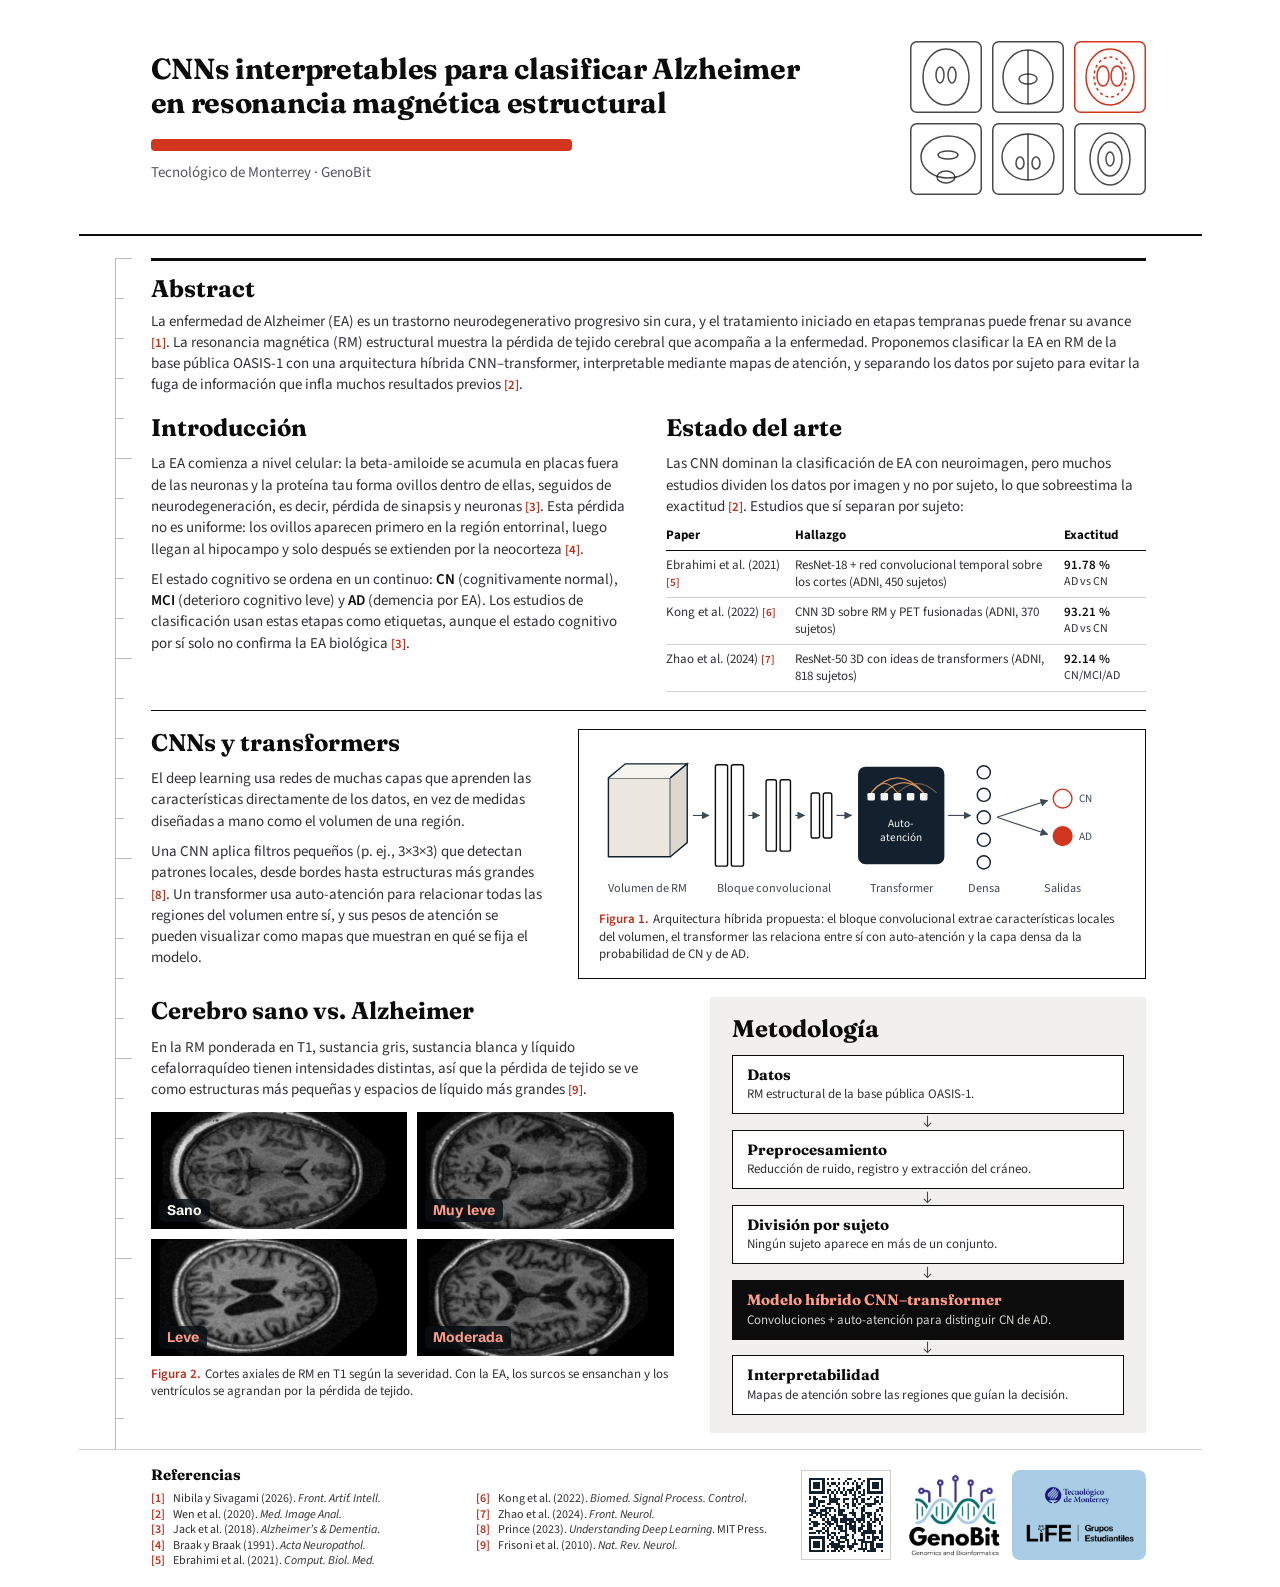
==== commit 70a809c1: "docs(poster): restyle in black and white and use real MRI slices Move the poster to a restrained edi" ====
--- a/docs/poster/poster.html
+++ b/docs/poster/poster.html
@@ -6,26 +6,33 @@
 <title>Póster de investigación — CNNs interpretables para Alzheimer</title>
 <link rel="preconnect" href="https://fonts.googleapis.com">
 <link rel="preconnect" href="https://fonts.gstatic.com" crossorigin>
-<link href="https://fonts.googleapis.com/css2?family=Schibsted+Grotesk:wght@500;700&family=Source+Sans+3:wght@400;600&display=swap" rel="stylesheet">
+<link href="https://fonts.googleapis.com/css2?family=Fraunces:opsz,wght@9..144,600;9..144,700&family=Schibsted+Grotesk:wght@500;700&family=Source+Sans+3:wght@400;600&display=swap" rel="stylesheet">
 <style>
   /* ------------------------------------------------------------------
      Póster A3 vertical: 1123 × 1587 px (proporción A, escala a A0).
      Contenido tomado de docs/manuscript/v1 (rama manuscript).
      Las barras grises (.ph) marcan lo que aún falta (autores).
+     Imágenes en assets/ (logos y cortes de RM).
      ------------------------------------------------------------------ */
   :root {
-    --navy: #13212E;
-    --paper: #F6F4EF;
-    --sand: #EBE7DE;
+    --navy: #0C0C0D;
+    --paper: #FFFFFF;
+    --sand: #F1F0EC;
     --white: #FFFFFF;
-    --blue: #2F6FB3;
-    --orange: #C4621C;
-    --orange-text: #A8501A;
-    --peach: #F0A35E;
-    --text: #3D4A56;
-    --line: #DCD8CF;
+    --blue: #0C0C0D;
+    --orange: #D2361F;
+    --orange-text: #BE2D18;
+    --peach: #FF9C87;
+    --text: #2F3033;
+    --line: #D2D0CA;
     --ph: #CFCAC0;
-    --ruler: #B8B2A6;
+    --ruler: #BDBBB4;
+    --ink: #0C0C0D;            /* texto enfatizado, filetes */
+    --header-bg: #FFFFFF;
+    --on-header: #0C0C0D;
+    --on-header-2: #55565A;
+    --slice: #0C0C0D;
+    --slice-hi: #D2361F;
 
     --page-w: 1123px;
     --page-h: 1587px;
@@ -75,7 +82,7 @@
   }
 
   p + p { margin-top: 9px; }
-  strong { font-weight: 600; color: var(--navy); }
+  strong { font-weight: 600; color: var(--ink); }
   .ref { color: var(--orange-text); font-weight: 600; font-size: 0.86em; }
 
   /* ---------- Placeholders (lo que falta) ---------- */
@@ -89,7 +96,7 @@
   /* ---------- Encabezado ---------- */
   .header {
     flex: 0 0 var(--header-h);
-    background: var(--navy);
+    background: var(--header-bg);
     padding: 34px var(--pad-r) 34px var(--pad-l);
     display: flex;
     align-items: center;
@@ -104,7 +111,7 @@
     font-weight: 700;
     line-height: 1.16;
     white-space: nowrap;
-    color: var(--paper);
+    color: var(--on-header);
     margin-bottom: 20px;
   }
   .ph-authors {
@@ -114,7 +121,7 @@
   }
   .affil {
     font-size: 15px;
-    color: rgba(246, 244, 239, 0.72);
+    color: var(--on-header-2);
   }
   .slices {
     display: grid;
@@ -122,7 +129,8 @@
     grid-template-rows: repeat(2, 72px);
     gap: 10px;
   }
-  .slices svg { display: block; width: 72px; height: 72px; }
+  .slices svg { display: block; width: 72px; height: 72px; stroke: var(--slice); }
+  .slices svg:nth-child(3) { stroke: var(--slice-hi); }
 
   /* ---------- Cuerpo ---------- */
   .main {
@@ -158,14 +166,14 @@
   }
 
   .abstract { flex: 0 0 auto; }
-  .abstract h2 { color: var(--navy); margin-bottom: 8px; }
+  .abstract h2 { color: var(--ink); margin-bottom: 8px; }
 
   .row { display: grid; gap: 36px; }
   .row-2 { grid-template-columns: 1fr 1fr; flex: 0 0 auto; }
   .row-dl {
     grid-template-columns: 1fr 1.45fr;
     flex: 0 0 auto;
-    border-top: 1px solid var(--navy);
+    border-top: 1px solid var(--ink);
     padding-top: 18px;
   }
   .row-last { grid-template-columns: 1.2fr 1fr; flex: 1; min-height: 0; }
@@ -182,10 +190,10 @@
     font-family: "Schibsted Grotesk", system-ui, sans-serif;
     font-weight: 700;
     font-size: 13px;
-    color: var(--navy);
+    color: var(--ink);
     text-align: left;
     padding: 0 10px 6px 0;
-    border-bottom: 1px solid var(--navy);
+    border-bottom: 1px solid var(--ink);
   }
   table.data td {
     padding: 6px 10px 6px 0;
@@ -193,7 +201,7 @@
     vertical-align: top;
   }
   table.data td:last-child { padding-right: 0; }
-  table.data td.metric { font-weight: 600; color: var(--navy); }
+  table.data td.metric { font-weight: 600; color: var(--ink); }
   table.data td.metric small { display: block; font-weight: 400; color: var(--text); font-size: 12px; }
   table.data col.c1 { width: 27%; }
   table.data col.c2 { width: 56%; }
@@ -218,23 +226,29 @@
     margin-right: 4px;
   }
 
-  /* Sano vs Alzheimer */
-  .compare { display: grid; grid-template-columns: 1fr 1fr; gap: 14px; margin-top: 12px; }
+  /* Sano vs Alzheimer: 4 etapas, cortes axiales T1 reales */
+  .compare { display: grid; grid-template-columns: 1fr 1fr; gap: 10px; margin-top: 12px; }
   .panel {
+    position: relative;
     background: var(--navy);
     border-radius: 10px;
-    padding: 14px 14px 12px;
-    display: flex;
-    flex-direction: column;
-    align-items: center;
-  }
-  .panel svg { width: auto; height: 128px; display: block; }
+    overflow: hidden;
+  }
+  .panel img {
+    display: block; width: 100%;
+    aspect-ratio: 2.2 / 1; object-fit: cover; /* recorta márgenes negros */
+  }
   .panel .tag {
+    position: absolute;
+    left: 8px; bottom: 7px;
     font-family: "Schibsted Grotesk", system-ui, sans-serif;
     font-weight: 700;
-    font-size: 17px;
-    color: var(--paper);
-    margin-top: 8px;
+    font-size: 14px;
+    line-height: 1;
+    color: #F6F4EF;
+    background: rgba(8, 14, 20, 0.82);
+    border-radius: 5px;
+    padding: 4px 8px 5px;
   }
   .panel.ad .tag { color: var(--peach); }
 
@@ -251,14 +265,14 @@
     background: var(--white);
     border: 1px solid var(--line);
     border-radius: 8px;
-    padding: 6px 14px 7px;
+    padding: 9px 14px 10px;
     font-size: 13px;
     line-height: 1.3;
   }
   .step h3 {
     font-size: 15px;
     font-weight: 700;
-    color: var(--navy);
+    color: var(--ink);
     margin-bottom: 2px;
   }
   .step.key { background: var(--navy); border-color: var(--navy); color: rgba(246, 244, 239, 0.85); }
@@ -272,13 +286,13 @@
     padding: 14px var(--pad-r) 18px var(--pad-l);
     display: flex;
     align-items: flex-start;
-    gap: 24px;
+    gap: 16px;
   }
   .refs { flex: 1; min-width: 0; }
   .refs h3 {
     font-size: 15px;
     font-weight: 700;
-    color: var(--navy);
+    color: var(--ink);
     margin-bottom: 6px;
   }
   .refs ol {
@@ -286,7 +300,7 @@
     font-size: 12px;
     line-height: 1.3;
     columns: 2;
-    column-gap: 22px;
+    column-gap: 16px;
   }
   .refs li { break-inside: avoid; padding-left: 22px; text-indent: -22px; }
   .refs li b { font-weight: 600; color: var(--orange-text); display: inline-block; width: 22px; text-indent: 0; }
@@ -304,7 +318,47 @@
     margin-top: 6px;
   }
   .slot.qr { width: 90px; height: 90px; }
-  .slot.logos { width: 150px; height: 90px; text-align: center; }
+  .logos {
+    flex: 0 0 auto;
+    display: flex;
+    align-items: center;
+    gap: 10px;
+    margin-top: 6px;
+    height: 90px;
+  }
+  .logos .genobit {
+    height: 84px; width: auto; display: block;
+    mix-blend-mode: multiply; /* el blanco del PNG desaparece sobre el papel */
+  }
+  .logos .inst {
+    height: 90px;
+    width: 134px;
+    background: #A9CDE4; /* azul de los logos de LIFE y Tec */
+    border-radius: 8px;
+    display: flex;
+    flex-direction: column;
+    align-items: center;
+    justify-content: center;
+    gap: 6px;
+  }
+  .logos .inst img { display: block; height: 30px; width: auto; }
+
+
+  /* ---------- Acabado editorial (blanco y negro, serif, un rojo) ---------- */
+  h1, h2, h3 { font-family:"Fraunces", Georgia, serif; }
+  .header { border-bottom:0; box-shadow:inset 0 -2px 0 #0C0C0D; }
+  .header h1 { font-size:29px; letter-spacing:-0.01em; }
+  .ph-authors { background:#D2361F; }
+  .card { border:0; border-top:3px solid #0C0C0D; border-radius:0; padding:14px 0 0; background:transparent; }
+  .figure, .step, .panel, .method, .slot { border-radius:0; }
+  .figure { border-color:#0C0C0D; }
+  .step { border-color:#0C0C0D; }
+  .step.key { background:#0C0C0D; }
+  .step.key h3 { color:#FF9C87; }
+  .figure svg [stroke="#2F6FB3"] { stroke:#0C0C0D; }
+  .figure svg [stroke="#C4621C"] { stroke:#D2361F; }
+  .figure svg [fill="#C4621C"] { fill:#D2361F; }
+  table.data th, table.data td.metric { font-family:"Source Sans 3", sans-serif; }
 
   @media print {
     html, body { width: var(--page-w); height: var(--page-h); }
@@ -514,28 +568,24 @@
 
         <div class="compare">
           <div class="panel">
-            <svg viewBox="0 0 200 220" fill="none" stroke="#F6F4EF" stroke-width="1.5" aria-label="Corte esquemático, cerebro sano">
-              <ellipse cx="100" cy="110" rx="78" ry="96"/>
-              <path d="M100 16 V204" stroke-opacity="0.5"/>
-              <path d="M40 70 q12 8 4 22 M160 70 q-12 8 -4 22 M34 130 q14 4 10 18 M166 130 q-14 4 -10 18" stroke-opacity="0.6"/>
-              <path d="M86 92 q-10 18 0 38 q6 4 10 -4 V96 q-4 -8 -10 -4 Z"/>
-              <path d="M114 92 q10 18 0 38 q-6 4 -10 -4 V96 q4 -8 10 -4 Z"/>
-            </svg>
+            <img src="assets/mri-sano.png" alt="Corte axial T1, cerebro sano">
             <span class="tag">Sano</span>
           </div>
           <div class="panel ad">
-            <svg viewBox="0 0 200 220" fill="none" stroke="#F6F4EF" stroke-width="1.5" aria-label="Corte esquemático, Alzheimer">
-              <ellipse cx="100" cy="110" rx="74" ry="92"/>
-              <path d="M100 18 V202" stroke-opacity="0.5"/>
-              <path d="M34 66 q22 10 8 30 M166 66 q-22 10 -8 30 M28 128 q24 6 16 26 M172 128 q-24 6 -16 26" stroke="#F0A35E"/>
-              <path d="M84 78 q-26 32 -4 70 q12 8 18 -6 V88 q-6 -14 -14 -10 Z" stroke="#F0A35E"/>
-              <path d="M116 78 q26 32 4 70 q-12 8 -18 -6 V88 q6 -14 14 -10 Z" stroke="#F0A35E"/>
-            </svg>
-            <span class="tag">Alzheimer</span>
+            <img src="assets/mri-muy-leve.png" alt="Corte axial T1, Alzheimer muy leve">
+            <span class="tag">Muy leve</span>
+          </div>
+          <div class="panel ad">
+            <img src="assets/mri-leve.png" alt="Corte axial T1, Alzheimer leve">
+            <span class="tag">Leve</span>
+          </div>
+          <div class="panel ad">
+            <img src="assets/mri-moderada.png" alt="Corte axial T1, Alzheimer moderado">
+            <span class="tag">Moderada</span>
           </div>
         </div>
         <p class="caption">
-          <span class="lbl">Figura 2.</span>Esquema de un corte axial. Con la EA, los surcos se ensanchan y los ventrículos se agrandan por la pérdida de tejido.
+          <span class="lbl">Figura 2.</span>Cortes axiales de RM en T1 según la severidad. Con la EA, los surcos se ensanchan y los ventrículos se agrandan por la pérdida de tejido.
         </p>
       </section>
 
@@ -574,7 +624,13 @@
       </ol>
     </div>
     <div class="slot qr"><svg viewBox="0 0 33 33" width="74" height="74" shape-rendering="crispEdges" aria-label="QR del repositorio"><path fill="#13212E" d="M0 0h1v1h-1zM1 0h1v1h-1zM2 0h1v1h-1zM3 0h1v1h-1zM4 0h1v1h-1zM5 0h1v1h-1zM6 0h1v1h-1zM8 0h1v1h-1zM10 0h1v1h-1zM13 0h1v1h-1zM17 0h1v1h-1zM18 0h1v1h-1zM22 0h1v1h-1zM26 0h1v1h-1zM27 0h1v1h-1zM28 0h1v1h-1zM29 0h1v1h-1zM30 0h1v1h-1zM31 0h1v1h-1zM32 0h1v1h-1zM0 1h1v1h-1zM6 1h1v1h-1zM16 1h1v1h-1zM20 1h1v1h-1zM24 1h1v1h-1zM26 1h1v1h-1zM32 1h1v1h-1zM0 2h1v1h-1zM2 2h1v1h-1zM3 2h1v1h-1zM4 2h1v1h-1zM6 2h1v1h-1zM8 2h1v1h-1zM10 2h1v1h-1zM11 2h1v1h-1zM13 2h1v1h-1zM15 2h1v1h-1zM17 2h1v1h-1zM19 2h1v1h-1zM21 2h1v1h-1zM23 2h1v1h-1zM26 2h1v1h-1zM28 2h1v1h-1zM29 2h1v1h-1zM30 2h1v1h-1zM32 2h1v1h-1zM0 3h1v1h-1zM2 3h1v1h-1zM3 3h1v1h-1zM4 3h1v1h-1zM6 3h1v1h-1zM9 3h1v1h-1zM12 3h1v1h-1zM21 3h1v1h-1zM22 3h1v1h-1zM26 3h1v1h-1zM28 3h1v1h-1zM29 3h1v1h-1zM30 3h1v1h-1zM32 3h1v1h-1zM0 4h1v1h-1zM2 4h1v1h-1zM3 4h1v1h-1zM4 4h1v1h-1zM6 4h1v1h-1zM13 4h1v1h-1zM15 4h1v1h-1zM19 4h1v1h-1zM21 4h1v1h-1zM22 4h1v1h-1zM26 4h1v1h-1zM28 4h1v1h-1zM29 4h1v1h-1zM30 4h1v1h-1zM32 4h1v1h-1zM0 5h1v1h-1zM6 5h1v1h-1zM8 5h1v1h-1zM9 5h1v1h-1zM11 5h1v1h-1zM13 5h1v1h-1zM15 5h1v1h-1zM17 5h1v1h-1zM18 5h1v1h-1zM19 5h1v1h-1zM21 5h1v1h-1zM24 5h1v1h-1zM26 5h1v1h-1zM32 5h1v1h-1zM0 6h1v1h-1zM1 6h1v1h-1zM2 6h1v1h-1zM3 6h1v1h-1zM4 6h1v1h-1zM5 6h1v1h-1zM6 6h1v1h-1zM8 6h1v1h-1zM10 6h1v1h-1zM12 6h1v1h-1zM14 6h1v1h-1zM16 6h1v1h-1zM18 6h1v1h-1zM20 6h1v1h-1zM22 6h1v1h-1zM24 6h1v1h-1zM26 6h1v1h-1zM27 6h1v1h-1zM28 6h1v1h-1zM29 6h1v1h-1zM30 6h1v1h-1zM31 6h1v1h-1zM32 6h1v1h-1zM9 7h1v1h-1zM11 7h1v1h-1zM15 7h1v1h-1zM16 7h1v1h-1zM19 7h1v1h-1zM20 7h1v1h-1zM23 7h1v1h-1zM24 7h1v1h-1zM0 8h1v1h-1zM2 8h1v1h-1zM6 8h1v1h-1zM7 8h1v1h-1zM9 8h1v1h-1zM11 8h1v1h-1zM20 8h1v1h-1zM22 8h1v1h-1zM27 8h1v1h-1zM30 8h1v1h-1zM32 8h1v1h-1zM0 9h1v1h-1zM2 9h1v1h-1zM3 9h1v1h-1zM9 9h1v1h-1zM10 9h1v1h-1zM11 9h1v1h-1zM12 9h1v1h-1zM13 9h1v1h-1zM15 9h1v1h-1zM16 9h1v1h-1zM17 9h1v1h-1zM19 9h1v1h-1zM20 9h1v1h-1zM21 9h1v1h-1zM23 9h1v1h-1zM24 9h1v1h-1zM26 9h1v1h-1zM29 9h1v1h-1zM32 9h1v1h-1zM2 10h1v1h-1zM4 10h1v1h-1zM5 10h1v1h-1zM6 10h1v1h-1zM9 10h1v1h-1zM10 10h1v1h-1zM11 10h1v1h-1zM12 10h1v1h-1zM15 10h1v1h-1zM19 10h1v1h-1zM21 10h1v1h-1zM23 10h1v1h-1zM24 10h1v1h-1zM29 10h1v1h-1zM30 10h1v1h-1zM32 10h1v1h-1zM0 11h1v1h-1zM1 11h1v1h-1zM2 11h1v1h-1zM4 11h1v1h-1zM8 11h1v1h-1zM9 11h1v1h-1zM12 11h1v1h-1zM13 11h1v1h-1zM16 11h1v1h-1zM17 11h1v1h-1zM19 11h1v1h-1zM20 11h1v1h-1zM22 11h1v1h-1zM25 11h1v1h-1zM26 11h1v1h-1zM27 11h1v1h-1zM28 11h1v1h-1zM29 11h1v1h-1zM31 11h1v1h-1zM0 12h1v1h-1zM1 12h1v1h-1zM2 12h1v1h-1zM4 12h1v1h-1zM6 12h1v1h-1zM13 12h1v1h-1zM15 12h1v1h-1zM17 12h1v1h-1zM19 12h1v1h-1zM20 12h1v1h-1zM24 12h1v1h-1zM26 12h1v1h-1zM27 12h1v1h-1zM3 13h1v1h-1zM7 13h1v1h-1zM8 13h1v1h-1zM9 13h1v1h-1zM10 13h1v1h-1zM13 13h1v1h-1zM17 13h1v1h-1zM21 13h1v1h-1zM23 13h1v1h-1zM24 13h1v1h-1zM31 13h1v1h-1zM32 13h1v1h-1zM0 14h1v1h-1zM1 14h1v1h-1zM2 14h1v1h-1zM5 14h1v1h-1zM6 14h1v1h-1zM7 14h1v1h-1zM9 14h1v1h-1zM11 14h1v1h-1zM13 14h1v1h-1zM14 14h1v1h-1zM15 14h1v1h-1zM19 14h1v1h-1zM23 14h1v1h-1zM24 14h1v1h-1zM30 14h1v1h-1zM32 14h1v1h-1zM1 15h1v1h-1zM2 15h1v1h-1zM3 15h1v1h-1zM4 15h1v1h-1zM5 15h1v1h-1zM7 15h1v1h-1zM8 15h1v1h-1zM13 15h1v1h-1zM14 15h1v1h-1zM18 15h1v1h-1zM19 15h1v1h-1zM20 15h1v1h-1zM23 15h1v1h-1zM25 15h1v1h-1zM26 15h1v1h-1zM27 15h1v1h-1zM29 15h1v1h-1zM0 16h1v1h-1zM1 16h1v1h-1zM3 16h1v1h-1zM5 16h1v1h-1zM6 16h1v1h-1zM7 16h1v1h-1zM9 16h1v1h-1zM11 16h1v1h-1zM13 16h1v1h-1zM14 16h1v1h-1zM15 16h1v1h-1zM16 16h1v1h-1zM19 16h1v1h-1zM20 16h1v1h-1zM23 16h1v1h-1zM24 16h1v1h-1zM26 16h1v1h-1zM27 16h1v1h-1zM29 16h1v1h-1zM31 16h1v1h-1zM2 17h1v1h-1zM5 17h1v1h-1zM7 17h1v1h-1zM10 17h1v1h-1zM11 17h1v1h-1zM15 17h1v1h-1zM16 17h1v1h-1zM20 17h1v1h-1zM23 17h1v1h-1zM24 17h1v1h-1zM26 17h1v1h-1zM29 17h1v1h-1zM32 17h1v1h-1zM0 18h1v1h-1zM6 18h1v1h-1zM8 18h1v1h-1zM10 18h1v1h-1zM11 18h1v1h-1zM12 18h1v1h-1zM14 18h1v1h-1zM15 18h1v1h-1zM16 18h1v1h-1zM17 18h1v1h-1zM18 18h1v1h-1zM19 18h1v1h-1zM21 18h1v1h-1zM22 18h1v1h-1zM23 18h1v1h-1zM24 18h1v1h-1zM27 18h1v1h-1zM29 18h1v1h-1zM30 18h1v1h-1zM32 18h1v1h-1zM1 19h1v1h-1zM2 19h1v1h-1zM3 19h1v1h-1zM7 19h1v1h-1zM8 19h1v1h-1zM9 19h1v1h-1zM11 19h1v1h-1zM12 19h1v1h-1zM14 19h1v1h-1zM15 19h1v1h-1zM16 19h1v1h-1zM18 19h1v1h-1zM19 19h1v1h-1zM20 19h1v1h-1zM22 19h1v1h-1zM24 19h1v1h-1zM26 19h1v1h-1zM28 19h1v1h-1zM29 19h1v1h-1zM31 19h1v1h-1zM0 20h1v1h-1zM2 20h1v1h-1zM3 20h1v1h-1zM4 20h1v1h-1zM6 20h1v1h-1zM8 20h1v1h-1zM9 20h1v1h-1zM10 20h1v1h-1zM12 20h1v1h-1zM16 20h1v1h-1zM17 20h1v1h-1zM18 20h1v1h-1zM20 20h1v1h-1zM23 20h1v1h-1zM26 20h1v1h-1zM27 20h1v1h-1zM31 20h1v1h-1zM2 21h1v1h-1zM3 21h1v1h-1zM7 21h1v1h-1zM9 21h1v1h-1zM12 21h1v1h-1zM13 21h1v1h-1zM14 21h1v1h-1zM16 21h1v1h-1zM18 21h1v1h-1zM19 21h1v1h-1zM20 21h1v1h-1zM23 21h1v1h-1zM24 21h1v1h-1zM26 21h1v1h-1zM27 21h1v1h-1zM29 21h1v1h-1zM32 21h1v1h-1zM0 22h1v1h-1zM1 22h1v1h-1zM6 22h1v1h-1zM8 22h1v1h-1zM11 22h1v1h-1zM13 22h1v1h-1zM14 22h1v1h-1zM16 22h1v1h-1zM18 22h1v1h-1zM19 22h1v1h-1zM20 22h1v1h-1zM22 22h1v1h-1zM23 22h1v1h-1zM26 22h1v1h-1zM27 22h1v1h-1zM32 22h1v1h-1zM3 23h1v1h-1zM4 23h1v1h-1zM5 23h1v1h-1zM7 23h1v1h-1zM8 23h1v1h-1zM14 23h1v1h-1zM15 23h1v1h-1zM16 23h1v1h-1zM19 23h1v1h-1zM20 23h1v1h-1zM22 23h1v1h-1zM24 23h1v1h-1zM25 23h1v1h-1zM26 23h1v1h-1zM27 23h1v1h-1zM28 23h1v1h-1zM29 23h1v1h-1zM31 23h1v1h-1zM32 23h1v1h-1zM0 24h1v1h-1zM1 24h1v1h-1zM2 24h1v1h-1zM4 24h1v1h-1zM6 24h1v1h-1zM8 24h1v1h-1zM10 24h1v1h-1zM11 24h1v1h-1zM13 24h1v1h-1zM16 24h1v1h-1zM20 24h1v1h-1zM23 24h1v1h-1zM24 24h1v1h-1zM25 24h1v1h-1zM26 24h1v1h-1zM27 24h1v1h-1zM28 24h1v1h-1zM29 24h1v1h-1zM31 24h1v1h-1zM32 24h1v1h-1zM8 25h1v1h-1zM9 25h1v1h-1zM11 25h1v1h-1zM16 25h1v1h-1zM17 25h1v1h-1zM19 25h1v1h-1zM23 25h1v1h-1zM24 25h1v1h-1zM28 25h1v1h-1zM32 25h1v1h-1zM0 26h1v1h-1zM1 26h1v1h-1zM2 26h1v1h-1zM3 26h1v1h-1zM4 26h1v1h-1zM5 26h1v1h-1zM6 26h1v1h-1zM8 26h1v1h-1zM10 26h1v1h-1zM12 26h1v1h-1zM14 26h1v1h-1zM15 26h1v1h-1zM16 26h1v1h-1zM19 26h1v1h-1zM24 26h1v1h-1zM26 26h1v1h-1zM28 26h1v1h-1zM29 26h1v1h-1zM30 26h1v1h-1zM32 26h1v1h-1zM0 27h1v1h-1zM6 27h1v1h-1zM9 27h1v1h-1zM12 27h1v1h-1zM13 27h1v1h-1zM16 27h1v1h-1zM17 27h1v1h-1zM20 27h1v1h-1zM22 27h1v1h-1zM23 27h1v1h-1zM24 27h1v1h-1zM28 27h1v1h-1zM29 27h1v1h-1zM31 27h1v1h-1zM32 27h1v1h-1zM0 28h1v1h-1zM2 28h1v1h-1zM3 28h1v1h-1zM4 28h1v1h-1zM6 28h1v1h-1zM10 28h1v1h-1zM13 28h1v1h-1zM14 28h1v1h-1zM15 28h1v1h-1zM17 28h1v1h-1zM20 28h1v1h-1zM23 28h1v1h-1zM24 28h1v1h-1zM25 28h1v1h-1zM26 28h1v1h-1zM27 28h1v1h-1zM28 28h1v1h-1zM0 29h1v1h-1zM2 29h1v1h-1zM3 29h1v1h-1zM4 29h1v1h-1zM6 29h1v1h-1zM9 29h1v1h-1zM10 29h1v1h-1zM11 29h1v1h-1zM12 29h1v1h-1zM13 29h1v1h-1zM17 29h1v1h-1zM19 29h1v1h-1zM20 29h1v1h-1zM21 29h1v1h-1zM23 29h1v1h-1zM25 29h1v1h-1zM27 29h1v1h-1zM28 29h1v1h-1zM30 29h1v1h-1zM31 29h1v1h-1zM32 29h1v1h-1zM0 30h1v1h-1zM2 30h1v1h-1zM3 30h1v1h-1zM4 30h1v1h-1zM6 30h1v1h-1zM8 30h1v1h-1zM10 30h1v1h-1zM11 30h1v1h-1zM12 30h1v1h-1zM13 30h1v1h-1zM14 30h1v1h-1zM15 30h1v1h-1zM17 30h1v1h-1zM18 30h1v1h-1zM19 30h1v1h-1zM23 30h1v1h-1zM25 30h1v1h-1zM27 30h1v1h-1zM28 30h1v1h-1zM30 30h1v1h-1zM31 30h1v1h-1zM32 30h1v1h-1zM0 31h1v1h-1zM6 31h1v1h-1zM11 31h1v1h-1zM12 31h1v1h-1zM14 31h1v1h-1zM18 31h1v1h-1zM22 31h1v1h-1zM23 31h1v1h-1zM24 31h1v1h-1zM25 31h1v1h-1zM27 31h1v1h-1zM28 31h1v1h-1zM29 31h1v1h-1zM0 32h1v1h-1zM1 32h1v1h-1zM2 32h1v1h-1zM3 32h1v1h-1zM4 32h1v1h-1zM5 32h1v1h-1zM6 32h1v1h-1zM8 32h1v1h-1zM10 32h1v1h-1zM11 32h1v1h-1zM13 32h1v1h-1zM15 32h1v1h-1zM20 32h1v1h-1zM24 32h1v1h-1zM26 32h1v1h-1zM27 32h1v1h-1zM28 32h1v1h-1zM29 32h1v1h-1zM32 32h1v1h-1z"/></svg></div>
-    <div class="slot logos">Logos<br>Tec · GenoBit</div>
+    <div class="logos">
+      <img class="genobit" src="assets/logo-genobit.png" alt="GenoBit — Genomics and Bioinformatics">
+      <div class="inst">
+        <img src="assets/logo-tec.png" alt="Tecnológico de Monterrey">
+        <img src="assets/logo-life.png" alt="LiFE — Grupos Estudiantiles">
+      </div>
+    </div>
   </footer>
 
 </div>
